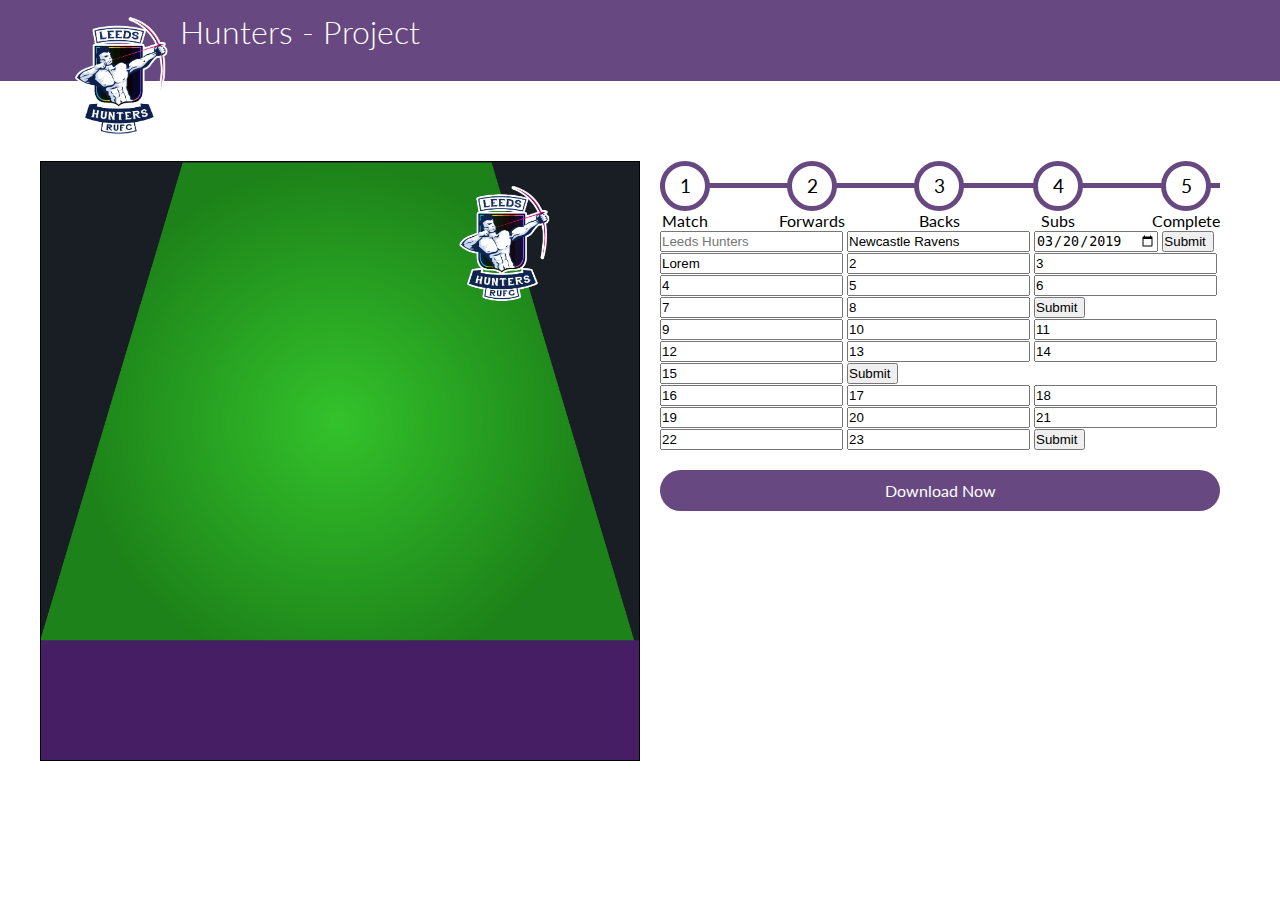
==== index.html @ cd2f81b2 "btn fix" ====
<!doctype html>
<html>
  <head>
    <meta charset="utf-8">
    <meta http-equiv="x-ua-compatible" content="ie=edge">
    <meta name="viewport"
          content="width=device-width, initial-scale=1, shrink-to-fit=no">
    <title>Leeds Hunters Rugby Guide</title>
    <link href="css/styles.css" rel="stylesheet" type="text/css">
    <link href="https://fonts.googleapis.com/css?family=Lato" rel="stylesheet">
    
  </head>
  <body>
    <header>
      <div class="container u-pad-v-sm u-pad-l-md">
        <img class="o-logo" src="assets/hunters-logo.png"/>
        <h1>Hunters - Project</h1>
      </div>
    </header>
    <main class="container">
      <div class="container__row u-pad-v-md">
      <div class="col-6 col-12@md">
        <canvas id="js-canvas-rugby" class="c-canvas"></canvas>
      </div>
      <div class="col-6 col-12@md u-pad-h-md">
        <div id="js-form-progress" class="c-progress">
          <ul>
            <li class="active"><span class="c-progress-disc">1</span>Match</li>
            <li><span class="c-progress-disc">2</span>Forwards</li>
            <li><span class="c-progress-disc">3</span>Backs</li>
            <li><span class="c-progress-disc">4</span>Subs</li>
            <li><span class="c-progress-disc">5</span>Complete</li>
          </ul>
        </div>
        <div class="">
          <div>
            <form action="" id="JS-Form">
              <input type="text" placeholder="Leeds Hunters" id="js-input-home" name="home">
              <input type="text" value="Newcastle Ravens" id="js-input-away" name="home">
              <input type="date" value="2019-03-20" id="js-input-date" name="home">
              <input type="submit" />
            </form>
            <form action="" id="JS-Form-forwards">
                <input type="text" value="Lorem" name="1">
                <input type="text" value="2" name="2">
                <input type="text" value="3" name="3">
                <input type="text" value="4" name="4">
                <input type="text" value="5" name="5">
                <input type="text" value="6" name="6">
                <input type="text" value="7" name="7">
                <input type="text" value="8" name="8">
                <input type="submit" />
            </form>
            <form action="" id="JS-Form-backs">
                <input type="text" value="9" name="9">
                <input type="text" value="10" name="10">
                <input type="text" value="11" name="11">
                <input type="text" value="12" name="12">
                <input type="text" value="13" name="13">
                <input type="text" value="14" name="14">
                <input type="text" value="15" name="15">
                <input type="submit" />
            </form>
            <form action="" id="JS-Form-sub">
                <input type="text" value="16" name="16">
                <input type="text" value="17" name="17">
                <input type="text" value="18" name="18">
                <input type="text" value="19" name="19">
                <input type="text" value="20" name="20">
                <input type="text" value="21" name="21">
                <input type="text" value="22" name="22">
                <input type="text" value="23" name="23">
                <input type="submit" />
            </form>
            <div class="container__rows u-mar-v-md">
              <a class="c-btn" id="btn-download" download="hunters-pitch.png">Download Now</a>
            </div>
         </div>
        </div> 
      </div>
    </div>
    </main>
  </body>
  <script src="/js/scripts.js" ></script>
</html>
---- css/styles.css ----
* {
  -webkit-box-sizing: border-box;
          box-sizing: border-box;
  -webkit-margin-before: 0;
  -webkit-margin-after: 0;
  -webkit-margin-start: 0;
  -webkit-margin-end: 0;
  -webkit-padding-start: 0;
  margin-block-start: 0;
  margin-block-end: 0;
  margin: 0;
  margin-inline-end: 0;
  margin-inline-start: 0;
  -webkit-transition: 500ms;
  transition: 500ms;
}

canvas {
  border: 1px solid #000;
  width: 100%;
}

.u-pad-t-sm {
  padding-top: 0.75rem;
}

.u-mar-t-sm {
  margin-top: 0.75rem;
}

.u-pad-r-sm {
  padding-right: 0.75rem;
}

.u-mar-r-sm {
  margin-right: 0.75rem;
}

.u-pad-b-sm {
  padding-bottom: 0.75rem;
}

.u-mar-b-sm {
  margin-bottom: 0.75rem;
}

.u-pad-l-sm {
  padding-left: 0.75rem;
}

.u-mar-l-sm {
  margin-left: 0.75rem;
}

.u-pad-v-sm {
  padding-top: 0.75rem;
  padding-bottom: 0.75rem;
}

.u-pad-h-sm {
  padding-left: 0.75rem;
  padding-right: 0.75rem;
}

.u-mar-v-sm {
  margin-top: 0.75rem;
  margin-bottom: 0.75rem;
}

.u-mar-h-sm {
  margin-left: 0.75rem;
  margin-right: 0.75rem;
}

.u-pad-t-md {
  padding-top: 1.25rem;
}

.u-mar-t-md {
  margin-top: 1.25rem;
}

.u-pad-r-md {
  padding-right: 1.25rem;
}

.u-mar-r-md {
  margin-right: 1.25rem;
}

.u-pad-b-md {
  padding-bottom: 1.25rem;
}

.u-mar-b-md {
  margin-bottom: 1.25rem;
}

.u-pad-l-md {
  padding-left: 1.25rem;
}

.u-mar-l-md {
  margin-left: 1.25rem;
}

.u-pad-v-md {
  padding-top: 1.25rem;
  padding-bottom: 1.25rem;
}

.u-pad-h-md {
  padding-left: 1.25rem;
  padding-right: 1.25rem;
}

.u-mar-v-md {
  margin-top: 1.25rem;
  margin-bottom: 1.25rem;
}

.u-mar-h-md {
  margin-left: 1.25rem;
  margin-right: 1.25rem;
}

.u-pad-t-lg {
  padding-top: 3rem;
}

.u-mar-t-lg {
  margin-top: 3rem;
}

.u-pad-r-lg {
  padding-right: 3rem;
}

.u-mar-r-lg {
  margin-right: 3rem;
}

.u-pad-b-lg {
  padding-bottom: 3rem;
}

.u-mar-b-lg {
  margin-bottom: 3rem;
}

.u-pad-l-lg {
  padding-left: 3rem;
}

.u-mar-l-lg {
  margin-left: 3rem;
}

.u-pad-v-lg {
  padding-top: 3rem;
  padding-bottom: 3rem;
}

.u-pad-h-lg {
  padding-left: 3rem;
  padding-right: 3rem;
}

.u-mar-v-lg {
  margin-top: 3rem;
  margin-bottom: 3rem;
}

.u-mar-h-lg {
  margin-left: 3rem;
  margin-right: 3rem;
}

.u-pad-t-xl {
  padding-top: 4rem;
}

.u-mar-t-xl {
  margin-top: 4rem;
}

.u-pad-r-xl {
  padding-right: 4rem;
}

.u-mar-r-xl {
  margin-right: 4rem;
}

.u-pad-b-xl {
  padding-bottom: 4rem;
}

.u-mar-b-xl {
  margin-bottom: 4rem;
}

.u-pad-l-xl {
  padding-left: 4rem;
}

.u-mar-l-xl {
  margin-left: 4rem;
}

.u-pad-v-xl {
  padding-top: 4rem;
  padding-bottom: 4rem;
}

.u-pad-h-xl {
  padding-left: 4rem;
  padding-right: 4rem;
}

.u-mar-v-xl {
  margin-top: 4rem;
  margin-bottom: 4rem;
}

.u-mar-h-xl {
  margin-left: 4rem;
  margin-right: 4rem;
}

.container {
  margin: 0 auto;
  max-width: 1200px;
}

.container--fluid {
  margin: 0;
  max-width: 100%;
  display: -webkit-box;
  display: -ms-flexbox;
  display: flex;
}

.container__row {
  display: -webkit-box;
  display: -ms-flexbox;
  display: flex;
  -ms-flex-wrap: wrap;
      flex-wrap: wrap;
  width: 100%;
}

.col-1 {
  width: 8.33333%;
}

@media (max-width: 0px) {
  .col-1\@xs {
    width: 8.33333%;
  }
}

@media (max-width: 440px) {
  .col-1\@sm {
    width: 8.33333%;
  }
}

@media (max-width: 738px) {
  .col-1\@md {
    width: 8.33333%;
  }
}

@media (max-width: 1025px) {
  .col-1\@lg {
    width: 8.33333%;
  }
}

.col-2 {
  width: 16.66667%;
}

@media (max-width: 0px) {
  .col-2\@xs {
    width: 16.66667%;
  }
}

@media (max-width: 440px) {
  .col-2\@sm {
    width: 16.66667%;
  }
}

@media (max-width: 738px) {
  .col-2\@md {
    width: 16.66667%;
  }
}

@media (max-width: 1025px) {
  .col-2\@lg {
    width: 16.66667%;
  }
}

.col-3 {
  width: 25%;
}

@media (max-width: 0px) {
  .col-3\@xs {
    width: 25%;
  }
}

@media (max-width: 440px) {
  .col-3\@sm {
    width: 25%;
  }
}

@media (max-width: 738px) {
  .col-3\@md {
    width: 25%;
  }
}

@media (max-width: 1025px) {
  .col-3\@lg {
    width: 25%;
  }
}

.col-4 {
  width: 33.33333%;
}

@media (max-width: 0px) {
  .col-4\@xs {
    width: 33.33333%;
  }
}

@media (max-width: 440px) {
  .col-4\@sm {
    width: 33.33333%;
  }
}

@media (max-width: 738px) {
  .col-4\@md {
    width: 33.33333%;
  }
}

@media (max-width: 1025px) {
  .col-4\@lg {
    width: 33.33333%;
  }
}

.col-5 {
  width: 41.66667%;
}

@media (max-width: 0px) {
  .col-5\@xs {
    width: 41.66667%;
  }
}

@media (max-width: 440px) {
  .col-5\@sm {
    width: 41.66667%;
  }
}

@media (max-width: 738px) {
  .col-5\@md {
    width: 41.66667%;
  }
}

@media (max-width: 1025px) {
  .col-5\@lg {
    width: 41.66667%;
  }
}

.col-6 {
  width: 50%;
}

@media (max-width: 0px) {
  .col-6\@xs {
    width: 50%;
  }
}

@media (max-width: 440px) {
  .col-6\@sm {
    width: 50%;
  }
}

@media (max-width: 738px) {
  .col-6\@md {
    width: 50%;
  }
}

@media (max-width: 1025px) {
  .col-6\@lg {
    width: 50%;
  }
}

.col-7 {
  width: 58.33333%;
}

@media (max-width: 0px) {
  .col-7\@xs {
    width: 58.33333%;
  }
}

@media (max-width: 440px) {
  .col-7\@sm {
    width: 58.33333%;
  }
}

@media (max-width: 738px) {
  .col-7\@md {
    width: 58.33333%;
  }
}

@media (max-width: 1025px) {
  .col-7\@lg {
    width: 58.33333%;
  }
}

.col-8 {
  width: 66.66667%;
}

@media (max-width: 0px) {
  .col-8\@xs {
    width: 66.66667%;
  }
}

@media (max-width: 440px) {
  .col-8\@sm {
    width: 66.66667%;
  }
}

@media (max-width: 738px) {
  .col-8\@md {
    width: 66.66667%;
  }
}

@media (max-width: 1025px) {
  .col-8\@lg {
    width: 66.66667%;
  }
}

.col-9 {
  width: 75%;
}

@media (max-width: 0px) {
  .col-9\@xs {
    width: 75%;
  }
}

@media (max-width: 440px) {
  .col-9\@sm {
    width: 75%;
  }
}

@media (max-width: 738px) {
  .col-9\@md {
    width: 75%;
  }
}

@media (max-width: 1025px) {
  .col-9\@lg {
    width: 75%;
  }
}

.col-10 {
  width: 83.33333%;
}

@media (max-width: 0px) {
  .col-10\@xs {
    width: 83.33333%;
  }
}

@media (max-width: 440px) {
  .col-10\@sm {
    width: 83.33333%;
  }
}

@media (max-width: 738px) {
  .col-10\@md {
    width: 83.33333%;
  }
}

@media (max-width: 1025px) {
  .col-10\@lg {
    width: 83.33333%;
  }
}

.col-11 {
  width: 91.66667%;
}

@media (max-width: 0px) {
  .col-11\@xs {
    width: 91.66667%;
  }
}

@media (max-width: 440px) {
  .col-11\@sm {
    width: 91.66667%;
  }
}

@media (max-width: 738px) {
  .col-11\@md {
    width: 91.66667%;
  }
}

@media (max-width: 1025px) {
  .col-11\@lg {
    width: 91.66667%;
  }
}

.col-12 {
  width: 100%;
}

@media (max-width: 0px) {
  .col-12\@xs {
    width: 100%;
  }
}

@media (max-width: 440px) {
  .col-12\@sm {
    width: 100%;
  }
}

@media (max-width: 738px) {
  .col-12\@md {
    width: 100%;
  }
}

@media (max-width: 1025px) {
  .col-12\@lg {
    width: 100%;
  }
}

body {
  font-family: "Lato", sans-serif;
}

p {
  margin-bottom: 10px;
}

h1,
.h1 {
  font-size: 32px;
  font-weight: 300;
}

h2,
.h2 {
  font-size: 32px;
  font-weight: 300;
}

header {
  width: 100%;
  background: #674880;
  min-height: 9vh;
  color: #fff;
  position: relative;
}

.o-side-nav {
  background: #222;
}

.o-side-nav--item {
  color: #fff;
  text-decoration: none;
}

.o-logo {
  width: 120px;
  min-height: 8vh;
  display: inline;
  float: left;
}

.c-progress {
  width: 100%;
}

.c-progress ul {
  display: -webkit-box;
  display: -ms-flexbox;
  display: flex;
  list-style: none;
  -webkit-box-pack: justify;
      -ms-flex-pack: justify;
          justify-content: space-between;
  position: relative;
}

.c-progress ul:after {
  content: "";
  width: 100%;
  height: 5px;
  position: absolute;
  top: 22.5px;
  left: 0;
  background: #674880;
  z-index: -1;
}

.c-progress li {
  text-align: center;
  display: -webkit-box;
  display: -ms-flexbox;
  display: flex;
  -webkit-box-align: center;
      -ms-flex-align: center;
          align-items: center;
  -webkit-box-orient: vertical;
  -webkit-box-direction: normal;
      -ms-flex-direction: column;
          flex-direction: column;
}

.c-progress-disc {
  border: 5px solid #674880;
  border-radius: 50%;
  line-height: 2.5rem;
  text-align: center;
  font-size: 1.2rem;
  background: #fff;
  display: block;
  width: 50px;
  height: 50px;
}

.c-progress-disc.active {
  background: #674880;
  color: #fff;
}

.c-btn {
  display: block;
  padding: 2% 5%;
  background: #674880;
  color: #fff;
  border-radius: 50px;
  cursor: pointer;
  -ms-flex-item-align: end;
      align-self: flex-end;
  text-align: center;
}

.c-btn:hover {
  background: rgba(103, 72, 128, 0.9);
}
/*# sourceMappingURL=styles.css.map */
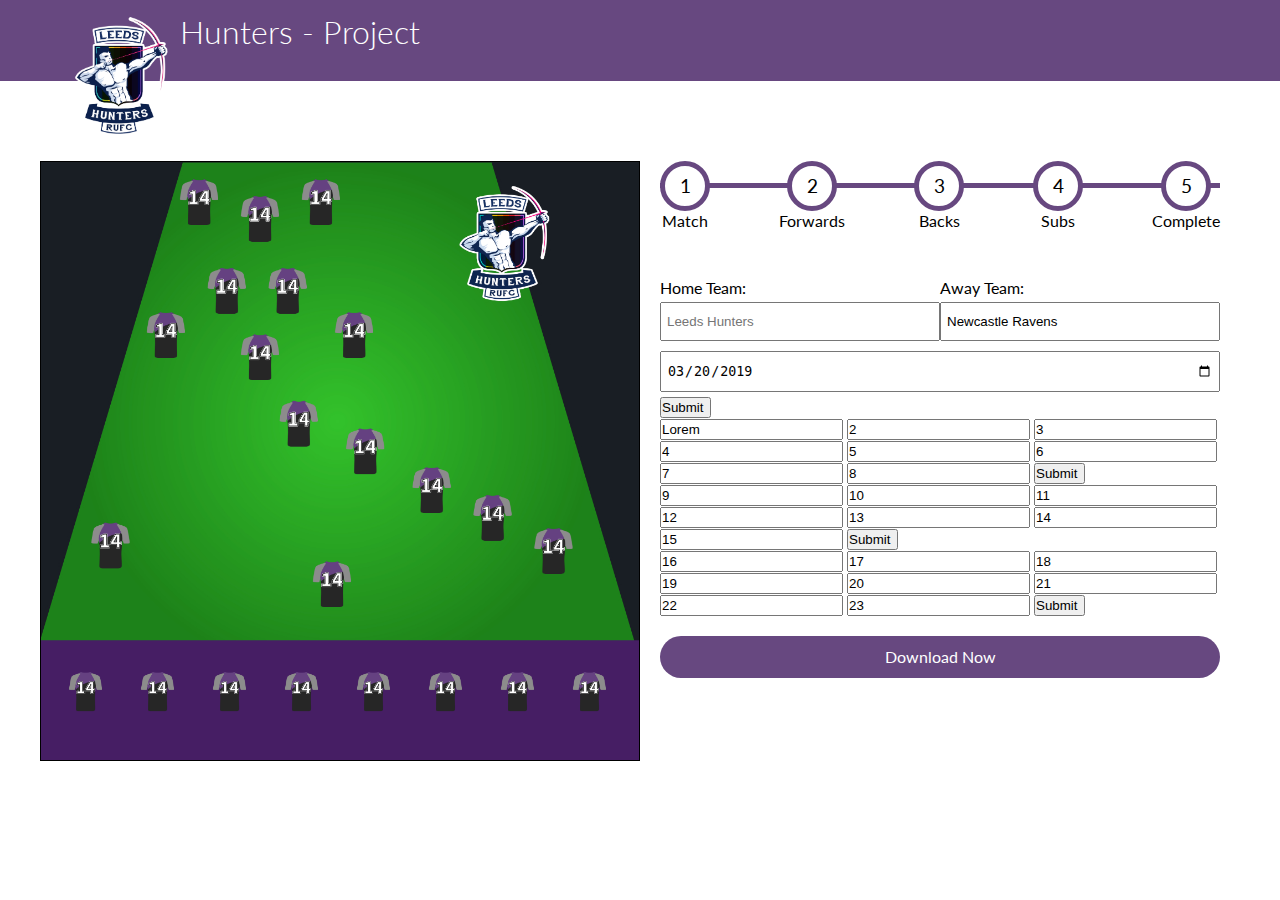
==== commit 3b0570b2: "cleaning form up" ====
--- a/index.html
+++ b/index.html
@@ -32,12 +32,18 @@
             <li><span class="c-progress-disc">5</span>Complete</li>
           </ul>
         </div>
-        <div class="">
+        <div class="u-mar-v-lg">
           <div>
-            <form action="" id="JS-Form">
-              <input type="text" placeholder="Leeds Hunters" id="js-input-home" name="home">
-              <input type="text" value="Newcastle Ravens" id="js-input-away" name="home">
-              <input type="date" value="2019-03-20" id="js-input-date" name="home">
+            <form action="" id="JS-Form" class="o-form">
+              <label class="o-input--label" for="home">
+                Home Team:
+                <input  class="o-input" type="text" placeholder="Leeds Hunters" id="js-input-home" name="home">
+              </label>
+              <label  class="o-input--label" for="away">
+                Away Team:
+                <input  class="o-input" type="text" value="Newcastle Ravens" id="js-input-away" name="away">
+              </label>
+              <input  class="o-input" type="date" value="2019-03-20" id="js-input-date" name="home">
               <input type="submit" />
             </form>
             <form action="" id="JS-Form-forwards">
--- a/css/styles.css
+++ b/css/styles.css
@@ -630,6 +630,27 @@
   float: left;
 }
 
+.o-form {
+  display: -webkit-box;
+  display: -ms-flexbox;
+  display: flex;
+  -ms-flex-wrap: wrap;
+      flex-wrap: wrap;
+}
+
+.o-input {
+  width: 100%;
+  padding: 10px 5px;
+  margin: 5px 0;
+}
+
+.o-input--label {
+  width: 50%;
+  -webkit-box-flex: 0;
+      -ms-flex: 0 1 50%;
+          flex: 0 1 50%;
+}
+
 .c-progress {
   width: 100%;
 }
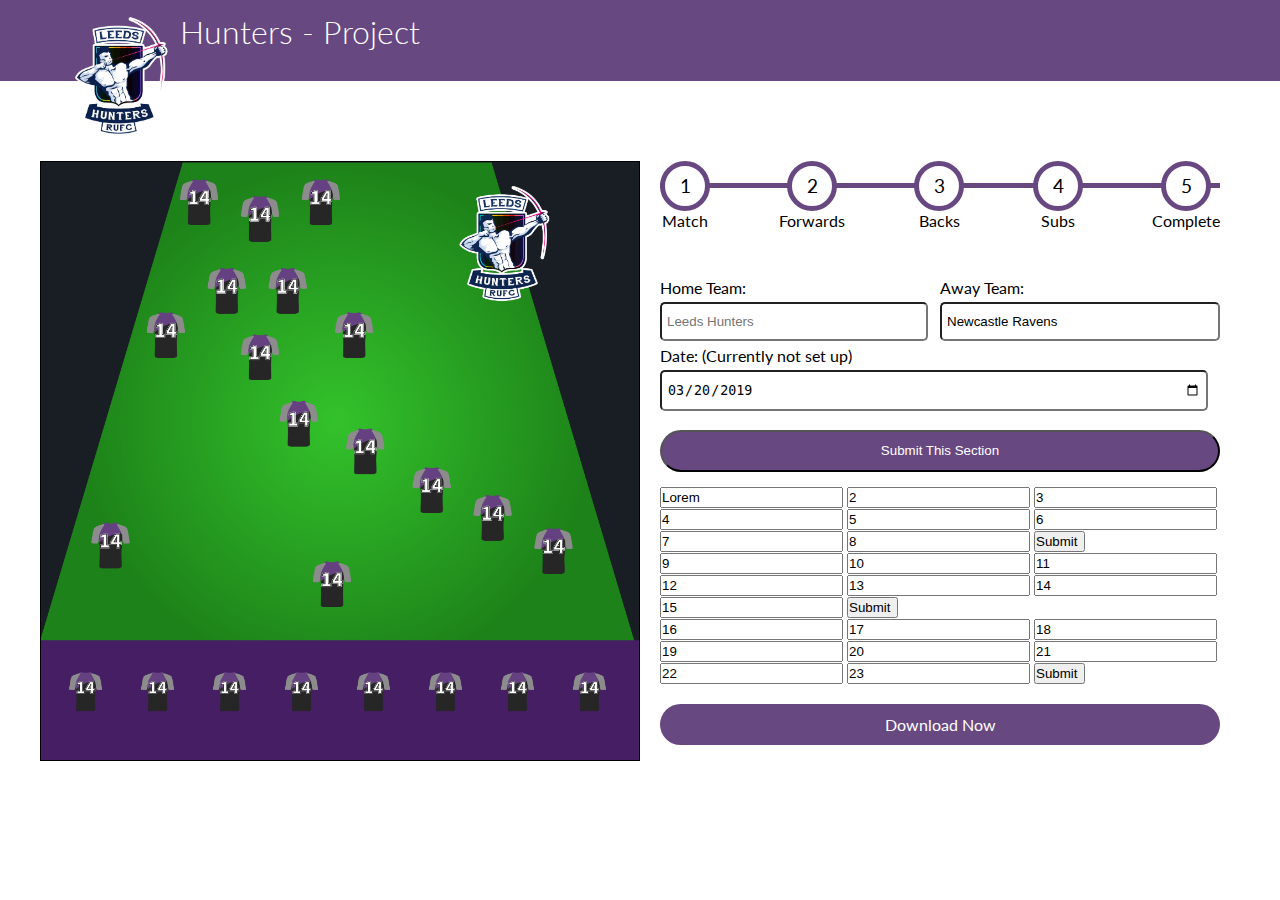
==== commit ec2b5d38: "added form styles" ====
--- a/index.html
+++ b/index.html
@@ -35,7 +35,7 @@
         <div class="u-mar-v-lg">
           <div>
             <form action="" id="JS-Form" class="o-form">
-              <label class="o-input--label" for="home">
+              <label class="o-input--label u-pad-r-sm" for="home">
                 Home Team:
                 <input  class="o-input" type="text" placeholder="Leeds Hunters" id="js-input-home" name="home">
               </label>
@@ -43,8 +43,11 @@
                 Away Team:
                 <input  class="o-input" type="text" value="Newcastle Ravens" id="js-input-away" name="away">
               </label>
-              <input  class="o-input" type="date" value="2019-03-20" id="js-input-date" name="home">
-              <input type="submit" />
+              <label class="o-input--label u-pad-r-sm" for="date">
+                Date: (Currently not set up)
+                <input class="o-input" type="date" value="2019-03-20" id="js-input-date" name="date">
+              </label>
+              <input class="o-input--submit c-btn" value="Submit This Section" type="submit" />
             </form>
             <form action="" id="JS-Form-forwards">
                 <input type="text" value="Lorem" name="1">
--- a/css/styles.css
+++ b/css/styles.css
@@ -642,13 +642,19 @@
   width: 100%;
   padding: 10px 5px;
   margin: 5px 0;
+  border-radius: 5px;
 }
 
 .o-input--label {
   width: 50%;
-  -webkit-box-flex: 0;
-      -ms-flex: 0 1 50%;
-          flex: 0 1 50%;
+  -webkit-box-flex: 1;
+      -ms-flex: 1 1 50%;
+          flex: 1 1 50%;
+}
+
+.o-input--submit {
+  width: 100%;
+  margin: 2.5% 0;
 }
 
 .c-progress {
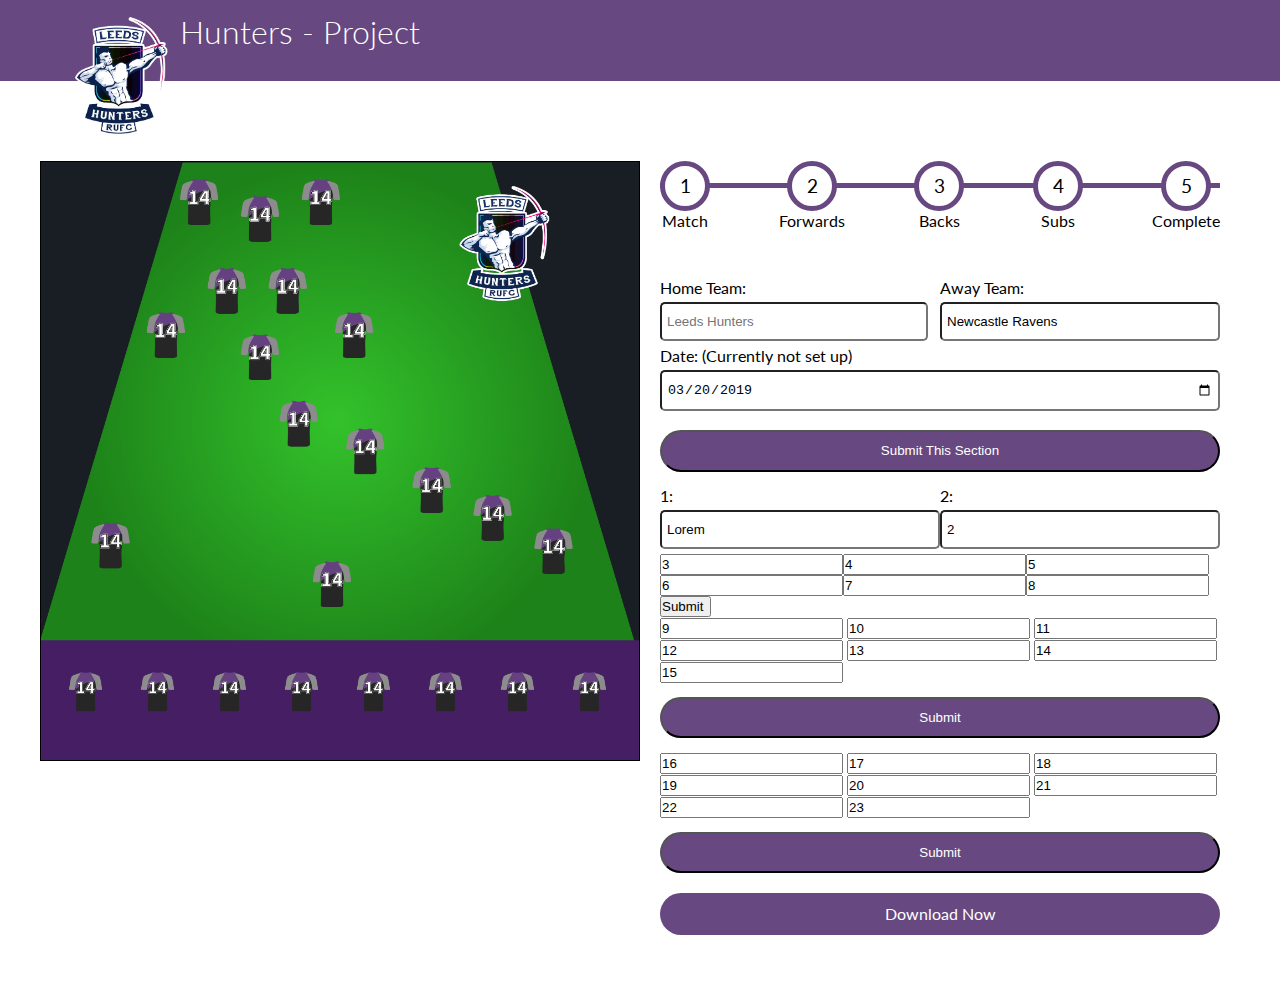
==== commit 0cb3751b: "form changes" ====
--- a/index.html
+++ b/index.html
@@ -43,15 +43,21 @@
                 Away Team:
                 <input  class="o-input" type="text" value="Newcastle Ravens" id="js-input-away" name="away">
               </label>
-              <label class="o-input--label u-pad-r-sm" for="date">
+              <label class="o-input--label" for="date">
                 Date: (Currently not set up)
                 <input class="o-input" type="date" value="2019-03-20" id="js-input-date" name="date">
               </label>
               <input class="o-input--submit c-btn" value="Submit This Section" type="submit" />
             </form>
-            <form action="" id="JS-Form-forwards">
-                <input type="text" value="Lorem" name="1">
-                <input type="text" value="2" name="2">
+            <form action="" class="o-form" id="JS-Form-forwards">
+                <label for="1" class="o-input--label">
+                  1:
+                  <input class="o-input" type="text" value="Lorem" name="1">
+                </label>
+                <label for="2" class="o-input--label">
+                  2:
+                  <input type="text" class="o-input" value="2" name="2">
+                </label>
                 <input type="text" value="3" name="3">
                 <input type="text" value="4" name="4">
                 <input type="text" value="5" name="5">
@@ -68,7 +74,7 @@
                 <input type="text" value="13" name="13">
                 <input type="text" value="14" name="14">
                 <input type="text" value="15" name="15">
-                <input type="submit" />
+                <input type="submit" class="o-input--submit c-btn" />
             </form>
             <form action="" id="JS-Form-sub">
                 <input type="text" value="16" name="16">
@@ -79,7 +85,7 @@
                 <input type="text" value="21" name="21">
                 <input type="text" value="22" name="22">
                 <input type="text" value="23" name="23">
-                <input type="submit" />
+                <input type="submit" class="o-input--submit c-btn" />
             </form>
             <div class="container__rows u-mar-v-md">
               <a class="c-btn" id="btn-download" download="hunters-pitch.png">Download Now</a>
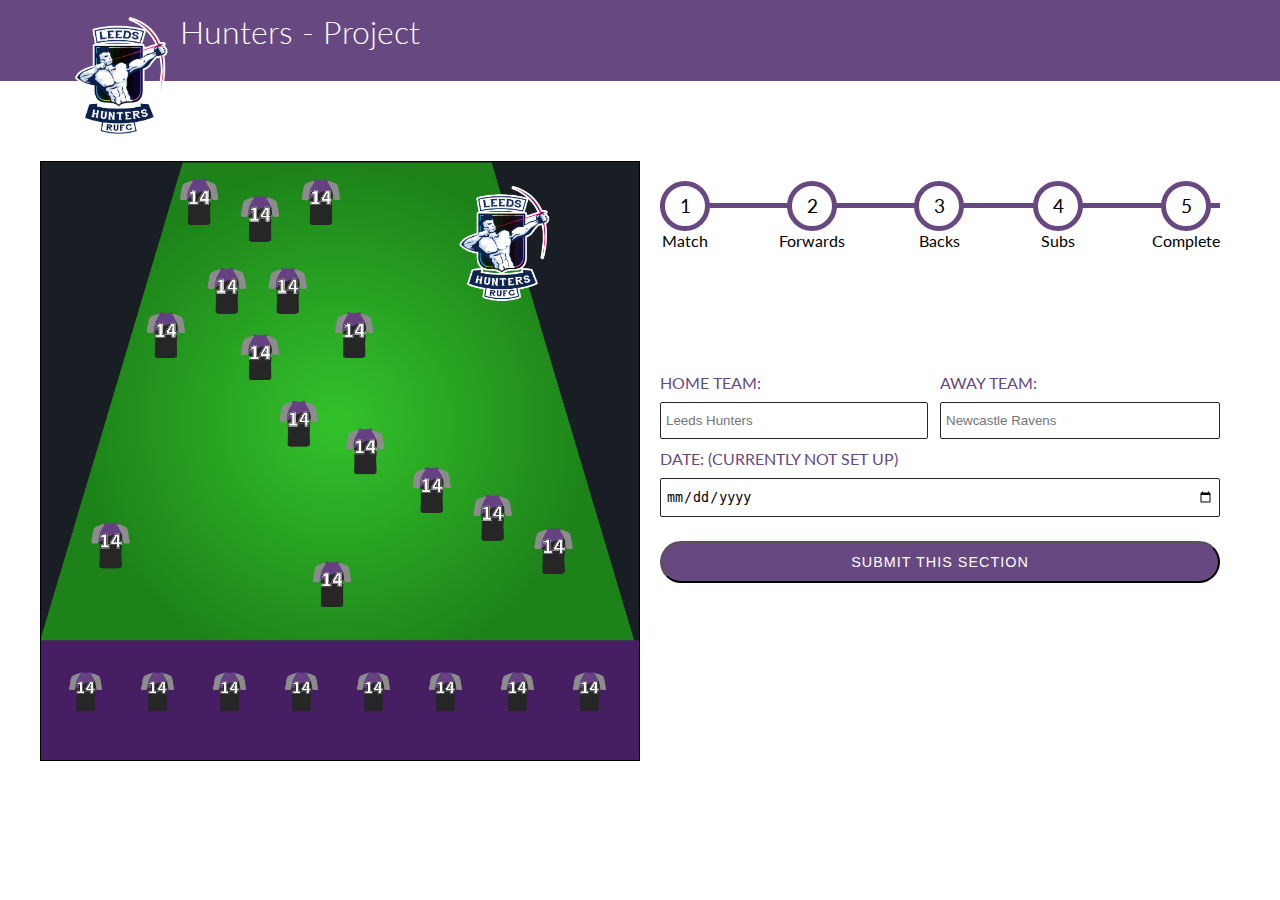
==== commit d89afd91: "bits done" ====
--- a/index.html
+++ b/index.html
@@ -22,7 +22,7 @@
       <div class="col-6 col-12@md">
         <canvas id="js-canvas-rugby" class="c-canvas"></canvas>
       </div>
-      <div class="col-6 col-12@md u-pad-h-md">
+      <div class="col-6 col-12@md u-pad-h-md u-pad-v-md">
         <div id="js-form-progress" class="c-progress">
           <ul>
             <li class="active"><span class="c-progress-disc">1</span>Match</li>
@@ -32,62 +32,125 @@
             <li><span class="c-progress-disc">5</span>Complete</li>
           </ul>
         </div>
-        <div class="u-mar-v-lg">
-          <div>
-            <form action="" id="JS-Form" class="o-form">
+        <div class="u-mar-v-lg u-of-hidden">
+          <div class="o-form-slider">
+            <form action="" id="JS-Form" class="o-form js-form" data-progress="1">
               <label class="o-input--label u-pad-r-sm" for="home">
                 Home Team:
                 <input  class="o-input" type="text" placeholder="Leeds Hunters" id="js-input-home" name="home">
               </label>
               <label  class="o-input--label" for="away">
                 Away Team:
-                <input  class="o-input" type="text" value="Newcastle Ravens" id="js-input-away" name="away">
+                <input  class="o-input" type="text" placeholder="Newcastle Ravens" id="js-input-away" name="away">
               </label>
               <label class="o-input--label" for="date">
                 Date: (Currently not set up)
-                <input class="o-input" type="date" value="2019-03-20" id="js-input-date" name="date">
+                <input class="o-input" type="date" placeholder="2019-03-20" id="js-input-date" name="date">
               </label>
               <input class="o-input--submit c-btn" value="Submit This Section" type="submit" />
             </form>
-            <form action="" class="o-form" id="JS-Form-forwards">
-                <label for="1" class="o-input--label">
-                  1:
-                  <input class="o-input" type="text" value="Lorem" name="1">
-                </label>
-                <label for="2" class="o-input--label">
-                  2:
-                  <input type="text" class="o-input" value="2" name="2">
-                </label>
-                <input type="text" value="3" name="3">
-                <input type="text" value="4" name="4">
-                <input type="text" value="5" name="5">
-                <input type="text" value="6" name="6">
-                <input type="text" value="7" name="7">
-                <input type="text" value="8" name="8">
-                <input type="submit" />
+            <form action="" class="o-form js-form" id="JS-Form-forwards" data-progress="2">
+              <label for="1" class="o-input--label u-pad-r-sm">
+                Loose-Head Prop:
+                <input class="o-input" type="text" placeholder="Lorem" name="1">
+              </label>
+              <label for="2" class="o-input--label">
+                Hooker:
+                <input type="text" class="o-input" placeholder="2" name="2">
+              </label>
+              <label class="o-input--label u-pad-r-sm" for="3">
+                Tight-head Prop:
+                <input type="text" class="o-input" placeholder="3" name="3">
+              </label>
+              <label class="o-input--label" for="4">
+                Second Row:
+                <input type="text" class="o-input" placeholder="4" name="4">
+              </label>
+              <label class="o-input--label u-pad-r-sm" for="5">
+                Second Row:
+                <input type="text" class="o-input" placeholder="5" name="5">
+              </label>
+              <label class="o-input--label " for="6">
+                Blind Side Flanker:
+                <input type="text" class="o-input" placeholder="6" name="6">
+              </label>
+              <label class="o-input--label u-pad-r-sm" for="7">
+                Open Side Flanker:
+                <input type="text" class="o-input" placeholder="7" name="7">
+              </label>
+              <label class="o-input--label" for="8">
+                Number 8:
+                <input type="text" class="o-input" placeholder="8" name="8">
+              </label>
+              <input type="submit" class="o-input--submit c-btn" value="Submit This Section" />
             </form>
-            <form action="" id="JS-Form-backs">
-                <input type="text" value="9" name="9">
-                <input type="text" value="10" name="10">
-                <input type="text" value="11" name="11">
-                <input type="text" value="12" name="12">
-                <input type="text" value="13" name="13">
-                <input type="text" value="14" name="14">
-                <input type="text" value="15" name="15">
-                <input type="submit" class="o-input--submit c-btn" />
+            <form action="" class="o-form js-form" id="JS-Form-backs" data-progress="3">
+              <label for="1" class="o-input--label u-pad-r-sm">
+                Scrum Half:
+                <input class="o-input" type="text" placeholder="Lorem" name="1">
+              </label>
+              <label for="2" class="o-input--label">
+                Fly Half:
+                <input type="text" class="o-input" placeholder="2" name="2">
+              </label>
+              <label class="o-input--label u-pad-r-sm" for="3">
+                Left Wing:
+                <input type="text" class="o-input" placeholder="3" name="3">
+              </label>
+              <label class="o-input--label" for="3">
+                Inside Center:
+                <input type="text" class="o-input" placeholder="4" name="4">
+              </label>
+              <label class="o-input--label u-pad-r-sm" for="3">
+                Outside Center:
+                <input type="text" class="o-input" placeholder="5" name="5">
+              </label>
+              <label class="o-input--label " for="3">
+                  Right Wing:
+                <input type="text" class="o-input" placeholder="6" name="6">
+              </label>
+              <label class="o-input--label" for="3">
+                Full Back:
+                <input type="text" class="o-input" placeholder="7" name="7">
+              </label>
+              <input type="submit" class="o-input--submit c-btn" value="Submit This Section" />
             </form>
-            <form action="" id="JS-Form-sub">
-                <input type="text" value="16" name="16">
-                <input type="text" value="17" name="17">
-                <input type="text" value="18" name="18">
-                <input type="text" value="19" name="19">
-                <input type="text" value="20" name="20">
-                <input type="text" value="21" name="21">
-                <input type="text" value="22" name="22">
-                <input type="text" value="23" name="23">
-                <input type="submit" class="o-input--submit c-btn" />
+            <form action="" class="o-form js-form" id="JS-Form-Subs" data-progress="4">
+              <label for="1" class="o-input--label u-pad-r-sm">
+                Sub 1:
+                <input class="o-input" type="text" placeholder="Lorem" name="1">
+              </label>
+              <label for="2" class="o-input--label">
+                Sub 2:
+                <input type="text" class="o-input" placeholder="2" name="2">
+              </label>
+              <label class="o-input--label u-pad-r-sm" for="3">
+                Sub 3:
+                <input type="text" class="o-input" placeholder="3" name="3">
+              </label>
+              <label class="o-input--label" for="3">
+                Sub 4:
+                <input type="text" class="o-input" placeholder="4" name="4">
+              </label>
+              <label class="o-input--label u-pad-r-sm" for="3">
+                Sub 5:
+                <input type="text" class="o-input" placeholder="5" name="5">
+              </label>
+              <label class="o-input--label " for="3">
+                Sub 6:
+                <input type="text" class="o-input" placeholder="6" name="6">
+              </label>
+              <label class="o-input--label u-pad-r-sm" for="3">
+                Sub 7:
+                <input type="text" class="o-input" placeholder="7" name="7">
+              </label>
+              <label class="o-input--label" for="3">
+                Sub 8:
+                <input type="text" class="o-input" placeholder="8" name="8">
+              </label>
+              <input type="submit" class="o-input--submit c-btn" value="Submit This Section"/>
             </form>
-            <div class="container__rows u-mar-v-md">
+            <div class="container__rows u-mar-v-md" data-progress="5">
               <a class="c-btn" id="btn-download" download="hunters-pitch.png">Download Now</a>
             </div>
          </div>
--- a/css/styles.css
+++ b/css/styles.css
@@ -636,13 +636,28 @@
   display: flex;
   -ms-flex-wrap: wrap;
       flex-wrap: wrap;
+  color: #674880;
+  text-transform: uppercase;
+  -webkit-box-flex: 0;
+      -ms-flex: 0 0 100%;
+          flex: 0 0 100%;
+}
+
+.o-form-slider {
+  display: -webkit-box;
+  display: -ms-flexbox;
+  display: flex;
+  -webkit-box-align: center;
+      -ms-flex-align: center;
+          align-items: center;
 }
 
 .o-input {
   width: 100%;
   padding: 10px 5px;
-  margin: 5px 0;
-  border-radius: 5px;
+  margin: 10px 0;
+  border-radius: 2px;
+  border: 1px solid #282828;
 }
 
 .o-input--label {
@@ -655,6 +670,9 @@
 .o-input--submit {
   width: 100%;
   margin: 2.5% 0;
+  font-size: 0.9rem;
+  text-transform: uppercase;
+  letter-spacing: 1px;
 }
 
 .c-progress {
@@ -729,4 +747,8 @@
 .c-btn:hover {
   background: rgba(103, 72, 128, 0.9);
 }
+
+.u-of-hidden {
+  overflow: hidden;
+}
 /*# sourceMappingURL=styles.css.map */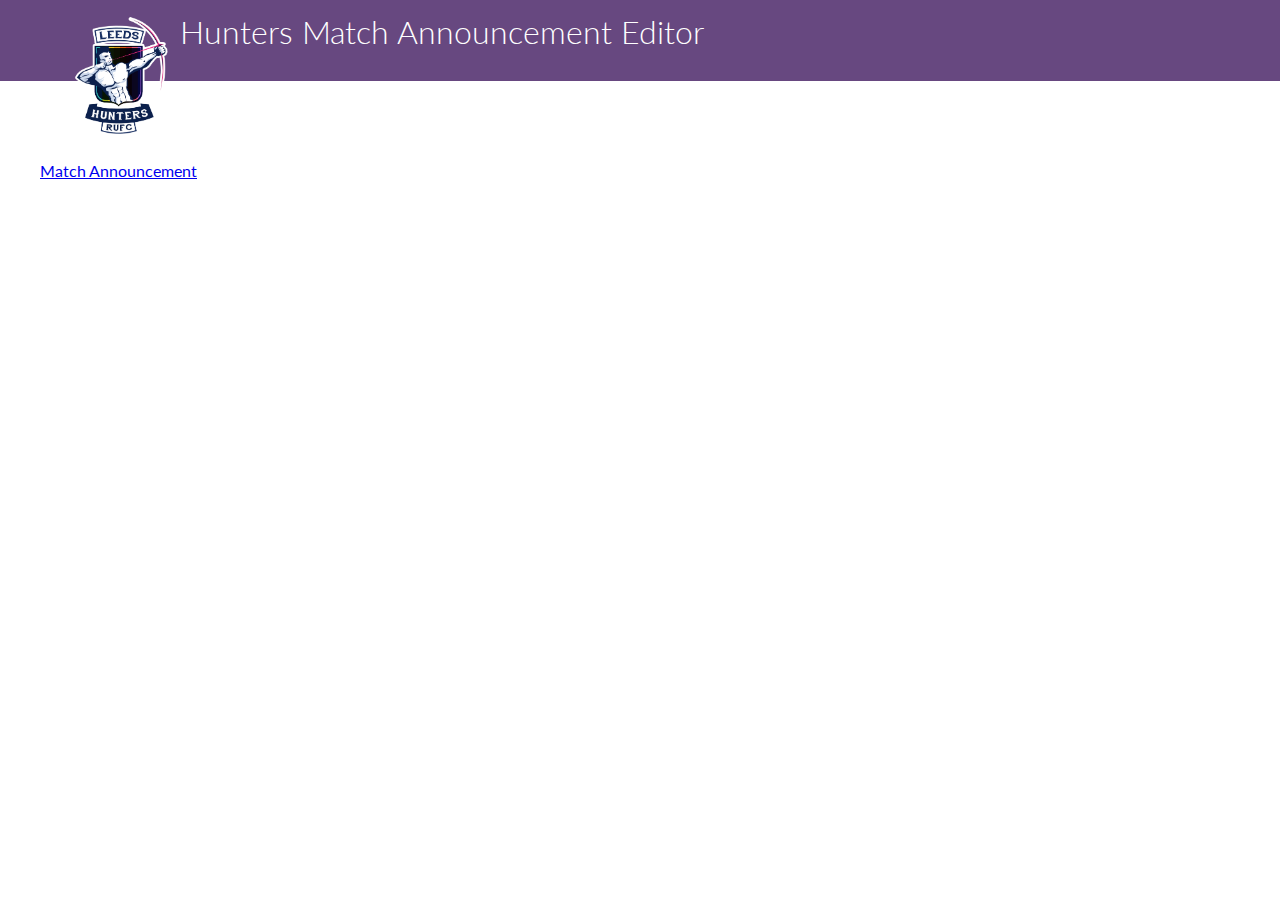
==== commit 139c2b45: "match announcement" ====
--- a/index.html
+++ b/index.html
@@ -5,158 +5,22 @@
     <meta http-equiv="x-ua-compatible" content="ie=edge">
     <meta name="viewport"
           content="width=device-width, initial-scale=1, shrink-to-fit=no">
-    <title>Leeds Hunters Rugby Guide</title>
+    <title>Leeds Hunters Match Announcement</title>
     <link href="css/styles.css" rel="stylesheet" type="text/css">
     <link href="https://fonts.googleapis.com/css?family=Lato" rel="stylesheet">
-    
+    <script type="text/javascript" src="/js/html2canvas.min.js" async></script>
   </head>
   <body>
     <header>
       <div class="container u-pad-v-sm u-pad-l-md">
         <img class="o-logo" src="assets/hunters-logo.png"/>
-        <h1>Hunters - Project</h1>
+        <h1>Hunters Match Announcement Editor</h1>
       </div>
     </header>
     <main class="container">
       <div class="container__row u-pad-v-md">
-      <div class="col-6 col-12@md">
-        <canvas id="js-canvas-rugby" class="c-canvas"></canvas>
+        <a href="/match_announcements.html">Match Announcement</a>
       </div>
-      <div class="col-6 col-12@md u-pad-h-md u-pad-v-md">
-        <div id="js-form-progress" class="c-progress">
-          <ul>
-            <li class="active"><span class="c-progress-disc">1</span>Match</li>
-            <li><span class="c-progress-disc">2</span>Forwards</li>
-            <li><span class="c-progress-disc">3</span>Backs</li>
-            <li><span class="c-progress-disc">4</span>Subs</li>
-            <li><span class="c-progress-disc">5</span>Complete</li>
-          </ul>
-        </div>
-        <div class="u-mar-v-lg u-of-hidden">
-          <div class="o-form-slider">
-            <form action="" id="JS-Form" class="o-form js-form" data-progress="1">
-              <label class="o-input--label u-pad-r-sm" for="home">
-                Home Team:
-                <input  class="o-input" type="text" placeholder="Leeds Hunters" id="js-input-home" name="home">
-              </label>
-              <label  class="o-input--label" for="away">
-                Away Team:
-                <input  class="o-input" type="text" placeholder="Newcastle Ravens" id="js-input-away" name="away">
-              </label>
-              <label class="o-input--label" for="date">
-                Date: (Currently not set up)
-                <input class="o-input" type="date" placeholder="2019-03-20" id="js-input-date" name="date">
-              </label>
-              <input class="o-input--submit c-btn" value="Submit This Section" type="submit" />
-            </form>
-            <form action="" class="o-form js-form" id="JS-Form-forwards" data-progress="2">
-              <label for="1" class="o-input--label u-pad-r-sm">
-                Loose-Head Prop:
-                <input class="o-input" type="text" placeholder="Lorem" name="1">
-              </label>
-              <label for="2" class="o-input--label">
-                Hooker:
-                <input type="text" class="o-input" placeholder="2" name="2">
-              </label>
-              <label class="o-input--label u-pad-r-sm" for="3">
-                Tight-head Prop:
-                <input type="text" class="o-input" placeholder="3" name="3">
-              </label>
-              <label class="o-input--label" for="4">
-                Second Row:
-                <input type="text" class="o-input" placeholder="4" name="4">
-              </label>
-              <label class="o-input--label u-pad-r-sm" for="5">
-                Second Row:
-                <input type="text" class="o-input" placeholder="5" name="5">
-              </label>
-              <label class="o-input--label " for="6">
-                Blind Side Flanker:
-                <input type="text" class="o-input" placeholder="6" name="6">
-              </label>
-              <label class="o-input--label u-pad-r-sm" for="7">
-                Open Side Flanker:
-                <input type="text" class="o-input" placeholder="7" name="7">
-              </label>
-              <label class="o-input--label" for="8">
-                Number 8:
-                <input type="text" class="o-input" placeholder="8" name="8">
-              </label>
-              <input type="submit" class="o-input--submit c-btn" value="Submit This Section" />
-            </form>
-            <form action="" class="o-form js-form" id="JS-Form-backs" data-progress="3">
-              <label for="1" class="o-input--label u-pad-r-sm">
-                Scrum Half:
-                <input class="o-input" type="text" placeholder="Lorem" name="1">
-              </label>
-              <label for="2" class="o-input--label">
-                Fly Half:
-                <input type="text" class="o-input" placeholder="2" name="2">
-              </label>
-              <label class="o-input--label u-pad-r-sm" for="3">
-                Left Wing:
-                <input type="text" class="o-input" placeholder="3" name="3">
-              </label>
-              <label class="o-input--label" for="3">
-                Inside Center:
-                <input type="text" class="o-input" placeholder="4" name="4">
-              </label>
-              <label class="o-input--label u-pad-r-sm" for="3">
-                Outside Center:
-                <input type="text" class="o-input" placeholder="5" name="5">
-              </label>
-              <label class="o-input--label " for="3">
-                  Right Wing:
-                <input type="text" class="o-input" placeholder="6" name="6">
-              </label>
-              <label class="o-input--label" for="3">
-                Full Back:
-                <input type="text" class="o-input" placeholder="7" name="7">
-              </label>
-              <input type="submit" class="o-input--submit c-btn" value="Submit This Section" />
-            </form>
-            <form action="" class="o-form js-form" id="JS-Form-Subs" data-progress="4">
-              <label for="1" class="o-input--label u-pad-r-sm">
-                Sub 1:
-                <input class="o-input" type="text" placeholder="Lorem" name="1">
-              </label>
-              <label for="2" class="o-input--label">
-                Sub 2:
-                <input type="text" class="o-input" placeholder="2" name="2">
-              </label>
-              <label class="o-input--label u-pad-r-sm" for="3">
-                Sub 3:
-                <input type="text" class="o-input" placeholder="3" name="3">
-              </label>
-              <label class="o-input--label" for="3">
-                Sub 4:
-                <input type="text" class="o-input" placeholder="4" name="4">
-              </label>
-              <label class="o-input--label u-pad-r-sm" for="3">
-                Sub 5:
-                <input type="text" class="o-input" placeholder="5" name="5">
-              </label>
-              <label class="o-input--label " for="3">
-                Sub 6:
-                <input type="text" class="o-input" placeholder="6" name="6">
-              </label>
-              <label class="o-input--label u-pad-r-sm" for="3">
-                Sub 7:
-                <input type="text" class="o-input" placeholder="7" name="7">
-              </label>
-              <label class="o-input--label" for="3">
-                Sub 8:
-                <input type="text" class="o-input" placeholder="8" name="8">
-              </label>
-              <input type="submit" class="o-input--submit c-btn" value="Submit This Section"/>
-            </form>
-            <div class="container__rows u-mar-v-md" data-progress="5">
-              <a class="c-btn" id="btn-download" download="hunters-pitch.png">Download Now</a>
-            </div>
-         </div>
-        </div> 
-      </div>
-    </div>
     </main>
   </body>
   <script src="/js/scripts.js" ></script>
--- a/css/styles.css
+++ b/css/styles.css
@@ -15,11 +15,6 @@
   transition: 500ms;
 }
 
-canvas {
-  border: 1px solid #000;
-  width: 100%;
-}
-
 .u-pad-t-sm {
   padding-top: 0.75rem;
 }
@@ -248,6 +243,38 @@
   -ms-flex-wrap: wrap;
       flex-wrap: wrap;
   width: 100%;
+  -webkit-box-align: start;
+      -ms-flex-align: start;
+          align-items: flex-start;
+}
+
+.container__row--v-center {
+  -webkit-box-align: center;
+      -ms-flex-align: center;
+          align-items: center;
+}
+
+.container__column {
+  display: -webkit-box;
+  display: -ms-flexbox;
+  display: flex;
+  -webkit-box-orient: vertical;
+  -webkit-box-direction: normal;
+      -ms-flex-direction: column;
+          flex-direction: column;
+  height: 100%;
+}
+
+.container--center {
+  -webkit-box-pack: center;
+      -ms-flex-pack: center;
+          justify-content: center;
+}
+
+.container--end {
+  -webkit-box-pack: end;
+      -ms-flex-pack: end;
+          justify-content: flex-end;
 }
 
 .col-1 {
@@ -673,6 +700,45 @@
   font-size: 0.9rem;
   text-transform: uppercase;
   letter-spacing: 1px;
+}
+
+.c-canvas {
+  border: 1px solid #000;
+  width: 600px;
+  height: 600px;
+  position: relative;
+  background-image: url("/assets/pitch-v2.jpg");
+  background-size: cover;
+}
+
+.c-canvas * {
+  position: relative;
+  -webkit-text-decoration: uppercase;
+          text-decoration: uppercase;
+  text-align: center;
+  color: #fff;
+  z-index: 2;
+}
+
+@media (max-width: 738px) {
+  .c-canvas {
+    width: 100vw;
+    height: 100vw;
+  }
+}
+
+.c-canvas__match_announcement {
+  background-image: url("/assets/match-annoucment.png");
+}
+
+.c-canvas__match_announcement:before {
+  background-color: rgba(103, 72, 128, 0.6);
+  content: "";
+  width: 100%;
+  height: 100%;
+  display: block;
+  position: absolute;
+  z-index: 1;
 }
 
 .c-progress {
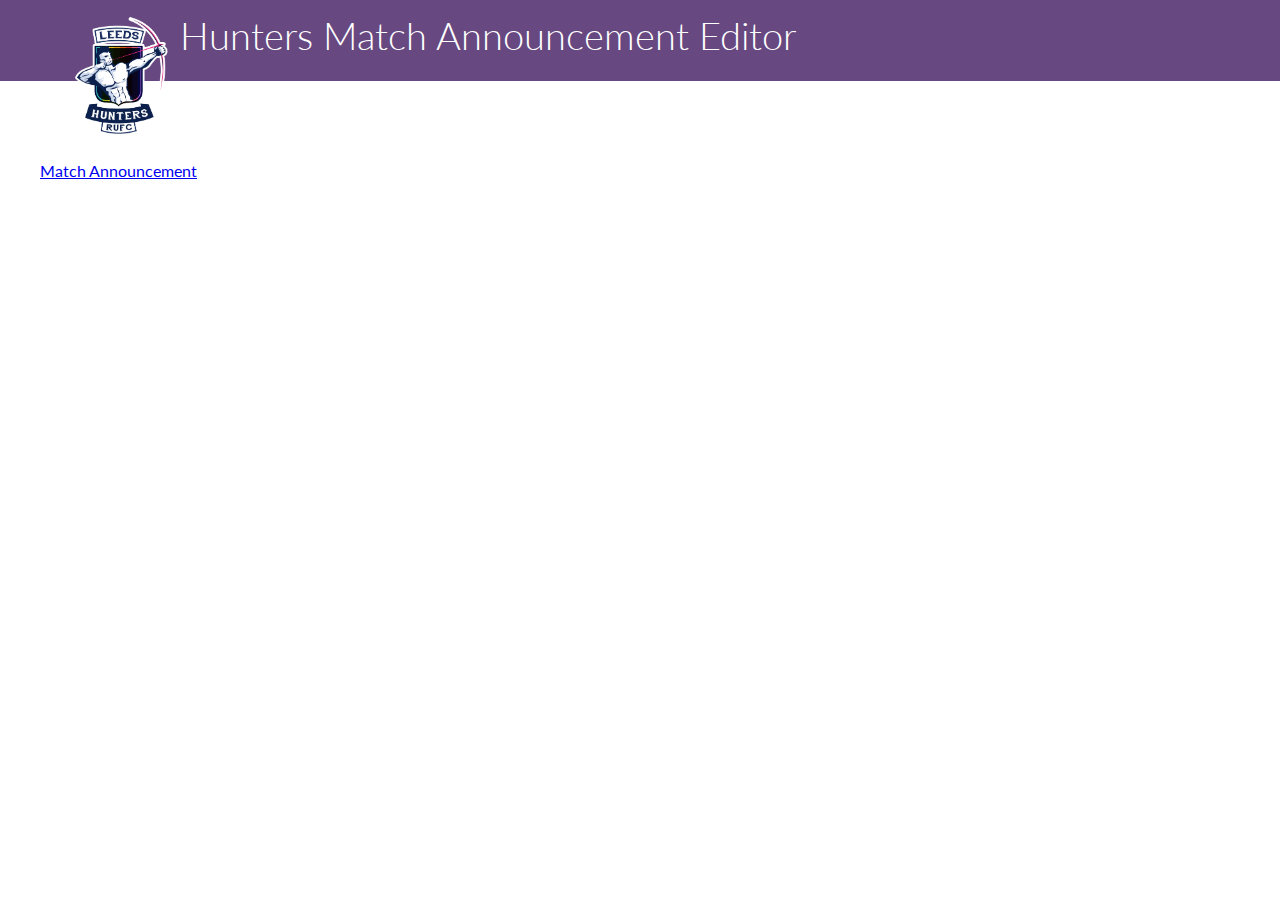
==== commit a03e5dfd: "mobile padding donbe" ====
--- a/index.html
+++ b/index.html
@@ -19,7 +19,8 @@
     </header>
     <main class="container">
       <div class="container__row u-pad-v-md">
-        <a href="/match_announcements.html">Match Announcement</a>
+        <a class="col-12" href="/match_announcements.html">Match Announcement</a>
+        <!-- <a class="col-12" href="/beginner_sessions.html">Beginner Session</a> -->
       </div>
     </main>
   </body>
--- a/css/styles.css
+++ b/css/styles.css
@@ -11,216 +11,6 @@
   margin: 0;
   margin-inline-end: 0;
   margin-inline-start: 0;
-  -webkit-transition: 500ms;
-  transition: 500ms;
-}
-
-.u-pad-t-sm {
-  padding-top: 0.75rem;
-}
-
-.u-mar-t-sm {
-  margin-top: 0.75rem;
-}
-
-.u-pad-r-sm {
-  padding-right: 0.75rem;
-}
-
-.u-mar-r-sm {
-  margin-right: 0.75rem;
-}
-
-.u-pad-b-sm {
-  padding-bottom: 0.75rem;
-}
-
-.u-mar-b-sm {
-  margin-bottom: 0.75rem;
-}
-
-.u-pad-l-sm {
-  padding-left: 0.75rem;
-}
-
-.u-mar-l-sm {
-  margin-left: 0.75rem;
-}
-
-.u-pad-v-sm {
-  padding-top: 0.75rem;
-  padding-bottom: 0.75rem;
-}
-
-.u-pad-h-sm {
-  padding-left: 0.75rem;
-  padding-right: 0.75rem;
-}
-
-.u-mar-v-sm {
-  margin-top: 0.75rem;
-  margin-bottom: 0.75rem;
-}
-
-.u-mar-h-sm {
-  margin-left: 0.75rem;
-  margin-right: 0.75rem;
-}
-
-.u-pad-t-md {
-  padding-top: 1.25rem;
-}
-
-.u-mar-t-md {
-  margin-top: 1.25rem;
-}
-
-.u-pad-r-md {
-  padding-right: 1.25rem;
-}
-
-.u-mar-r-md {
-  margin-right: 1.25rem;
-}
-
-.u-pad-b-md {
-  padding-bottom: 1.25rem;
-}
-
-.u-mar-b-md {
-  margin-bottom: 1.25rem;
-}
-
-.u-pad-l-md {
-  padding-left: 1.25rem;
-}
-
-.u-mar-l-md {
-  margin-left: 1.25rem;
-}
-
-.u-pad-v-md {
-  padding-top: 1.25rem;
-  padding-bottom: 1.25rem;
-}
-
-.u-pad-h-md {
-  padding-left: 1.25rem;
-  padding-right: 1.25rem;
-}
-
-.u-mar-v-md {
-  margin-top: 1.25rem;
-  margin-bottom: 1.25rem;
-}
-
-.u-mar-h-md {
-  margin-left: 1.25rem;
-  margin-right: 1.25rem;
-}
-
-.u-pad-t-lg {
-  padding-top: 3rem;
-}
-
-.u-mar-t-lg {
-  margin-top: 3rem;
-}
-
-.u-pad-r-lg {
-  padding-right: 3rem;
-}
-
-.u-mar-r-lg {
-  margin-right: 3rem;
-}
-
-.u-pad-b-lg {
-  padding-bottom: 3rem;
-}
-
-.u-mar-b-lg {
-  margin-bottom: 3rem;
-}
-
-.u-pad-l-lg {
-  padding-left: 3rem;
-}
-
-.u-mar-l-lg {
-  margin-left: 3rem;
-}
-
-.u-pad-v-lg {
-  padding-top: 3rem;
-  padding-bottom: 3rem;
-}
-
-.u-pad-h-lg {
-  padding-left: 3rem;
-  padding-right: 3rem;
-}
-
-.u-mar-v-lg {
-  margin-top: 3rem;
-  margin-bottom: 3rem;
-}
-
-.u-mar-h-lg {
-  margin-left: 3rem;
-  margin-right: 3rem;
-}
-
-.u-pad-t-xl {
-  padding-top: 4rem;
-}
-
-.u-mar-t-xl {
-  margin-top: 4rem;
-}
-
-.u-pad-r-xl {
-  padding-right: 4rem;
-}
-
-.u-mar-r-xl {
-  margin-right: 4rem;
-}
-
-.u-pad-b-xl {
-  padding-bottom: 4rem;
-}
-
-.u-mar-b-xl {
-  margin-bottom: 4rem;
-}
-
-.u-pad-l-xl {
-  padding-left: 4rem;
-}
-
-.u-mar-l-xl {
-  margin-left: 4rem;
-}
-
-.u-pad-v-xl {
-  padding-top: 4rem;
-  padding-bottom: 4rem;
-}
-
-.u-pad-h-xl {
-  padding-left: 4rem;
-  padding-right: 4rem;
-}
-
-.u-mar-v-xl {
-  margin-top: 4rem;
-  margin-bottom: 4rem;
-}
-
-.u-mar-h-xl {
-  margin-left: 4rem;
-  margin-right: 4rem;
 }
 
 .container {
@@ -271,6 +61,12 @@
           justify-content: center;
 }
 
+.container--space-between {
+  -webkit-box-pack: space-evenly;
+      -ms-flex-pack: space-evenly;
+          justify-content: space-evenly;
+}
+
 .container--end {
   -webkit-box-pack: end;
       -ms-flex-pack: end;
@@ -613,6 +409,1430 @@
   }
 }
 
+.u-pad-t-sm {
+  padding-top: 0.75rem;
+}
+
+.u-mar-t-sm {
+  margin-top: 0.75rem;
+}
+
+@media (max-width: 440px) {
+  .u-pad-t-sm\@sm {
+    padding-top: 0.75rem;
+  }
+}
+
+@media (max-width: 440px) {
+  .u-mar-t-sm\@sm {
+    margin-top: 0.75rem;
+  }
+}
+
+@media (max-width: 738px) {
+  .u-pad-t-sm\@md {
+    padding-top: 1.25rem;
+  }
+}
+
+@media (max-width: 738px) {
+  .u-mar-t-sm\@md {
+    margin-top: 1.25rem;
+  }
+}
+
+@media (max-width: 1025px) {
+  .u-pad-t-sm\@lg {
+    padding-top: 3rem;
+  }
+}
+
+@media (max-width: 1025px) {
+  .u-mar-t-sm\@lg {
+    margin-top: 3rem;
+  }
+}
+
+@media (max-width: 1200px) {
+  .u-pad-t-sm\@xl {
+    padding-top: 4rem;
+  }
+}
+
+@media (max-width: 1200px) {
+  .u-mar-t-sm\@xl {
+    margin-top: 4rem;
+  }
+}
+
+.u-pad-r-sm {
+  padding-right: 0.75rem;
+}
+
+.u-mar-r-sm {
+  margin-right: 0.75rem;
+}
+
+@media (max-width: 440px) {
+  .u-pad-r-sm\@sm {
+    padding-right: 0.75rem;
+  }
+}
+
+@media (max-width: 440px) {
+  .u-mar-r-sm\@sm {
+    margin-right: 0.75rem;
+  }
+}
+
+@media (max-width: 738px) {
+  .u-pad-r-sm\@md {
+    padding-right: 1.25rem;
+  }
+}
+
+@media (max-width: 738px) {
+  .u-mar-r-sm\@md {
+    margin-right: 1.25rem;
+  }
+}
+
+@media (max-width: 1025px) {
+  .u-pad-r-sm\@lg {
+    padding-right: 3rem;
+  }
+}
+
+@media (max-width: 1025px) {
+  .u-mar-r-sm\@lg {
+    margin-right: 3rem;
+  }
+}
+
+@media (max-width: 1200px) {
+  .u-pad-r-sm\@xl {
+    padding-right: 4rem;
+  }
+}
+
+@media (max-width: 1200px) {
+  .u-mar-r-sm\@xl {
+    margin-right: 4rem;
+  }
+}
+
+.u-pad-b-sm {
+  padding-bottom: 0.75rem;
+}
+
+.u-mar-b-sm {
+  margin-bottom: 0.75rem;
+}
+
+@media (max-width: 440px) {
+  .u-pad-b-sm\@sm {
+    padding-bottom: 0.75rem;
+  }
+}
+
+@media (max-width: 440px) {
+  .u-mar-b-sm\@sm {
+    margin-bottom: 0.75rem;
+  }
+}
+
+@media (max-width: 738px) {
+  .u-pad-b-sm\@md {
+    padding-bottom: 1.25rem;
+  }
+}
+
+@media (max-width: 738px) {
+  .u-mar-b-sm\@md {
+    margin-bottom: 1.25rem;
+  }
+}
+
+@media (max-width: 1025px) {
+  .u-pad-b-sm\@lg {
+    padding-bottom: 3rem;
+  }
+}
+
+@media (max-width: 1025px) {
+  .u-mar-b-sm\@lg {
+    margin-bottom: 3rem;
+  }
+}
+
+@media (max-width: 1200px) {
+  .u-pad-b-sm\@xl {
+    padding-bottom: 4rem;
+  }
+}
+
+@media (max-width: 1200px) {
+  .u-mar-b-sm\@xl {
+    margin-bottom: 4rem;
+  }
+}
+
+.u-pad-l-sm {
+  padding-left: 0.75rem;
+}
+
+.u-mar-l-sm {
+  margin-left: 0.75rem;
+}
+
+@media (max-width: 440px) {
+  .u-pad-l-sm\@sm {
+    padding-left: 0.75rem;
+  }
+}
+
+@media (max-width: 440px) {
+  .u-mar-l-sm\@sm {
+    margin-left: 0.75rem;
+  }
+}
+
+@media (max-width: 738px) {
+  .u-pad-l-sm\@md {
+    padding-left: 1.25rem;
+  }
+}
+
+@media (max-width: 738px) {
+  .u-mar-l-sm\@md {
+    margin-left: 1.25rem;
+  }
+}
+
+@media (max-width: 1025px) {
+  .u-pad-l-sm\@lg {
+    padding-left: 3rem;
+  }
+}
+
+@media (max-width: 1025px) {
+  .u-mar-l-sm\@lg {
+    margin-left: 3rem;
+  }
+}
+
+@media (max-width: 1200px) {
+  .u-pad-l-sm\@xl {
+    padding-left: 4rem;
+  }
+}
+
+@media (max-width: 1200px) {
+  .u-mar-l-sm\@xl {
+    margin-left: 4rem;
+  }
+}
+
+.u-pad-v-sm {
+  padding-top: 0.75rem;
+  padding-bottom: 0.75rem;
+}
+
+.u-pad-h-sm {
+  padding-left: 0.75rem;
+  padding-right: 0.75rem;
+}
+
+.u-mar-v-sm {
+  margin-top: 0.75rem;
+  margin-bottom: 0.75rem;
+}
+
+.u-mar-h-sm {
+  margin-left: 0.75rem;
+  margin-right: 0.75rem;
+}
+
+@media (max-width: 440px) {
+  .u-pad-v-sm\@sm {
+    padding-top: 0.75rem;
+    padding-bottom: 0.75rem;
+  }
+}
+
+@media (max-width: 440px) {
+  .u-pad-h-sm\@sm {
+    padding-left: 0.75rem;
+    padding-right: 0.75rem;
+  }
+}
+
+@media (max-width: 440px) {
+  .u-mar-v-sm\@sm {
+    margin-top: 0.75rem;
+    margin-bottom: 0.75rem;
+  }
+}
+
+@media (max-width: 440px) {
+  .u-mar-h-sm\@sm {
+    margin-left: 0.75rem;
+    margin-right: 0.75rem;
+  }
+}
+
+@media (max-width: 738px) {
+  .u-pad-v-sm\@md {
+    padding-top: 1.25rem;
+    padding-bottom: 1.25rem;
+  }
+}
+
+@media (max-width: 738px) {
+  .u-pad-h-sm\@md {
+    padding-left: 1.25rem;
+    padding-right: 1.25rem;
+  }
+}
+
+@media (max-width: 738px) {
+  .u-mar-v-sm\@md {
+    margin-top: 1.25rem;
+    margin-bottom: 1.25rem;
+  }
+}
+
+@media (max-width: 738px) {
+  .u-mar-h-sm\@md {
+    margin-left: 1.25rem;
+    margin-right: 1.25rem;
+  }
+}
+
+@media (max-width: 1025px) {
+  .u-pad-v-sm\@lg {
+    padding-top: 3rem;
+    padding-bottom: 3rem;
+  }
+}
+
+@media (max-width: 1025px) {
+  .u-pad-h-sm\@lg {
+    padding-left: 3rem;
+    padding-right: 3rem;
+  }
+}
+
+@media (max-width: 1025px) {
+  .u-mar-v-sm\@lg {
+    margin-top: 3rem;
+    margin-bottom: 3rem;
+  }
+}
+
+@media (max-width: 1025px) {
+  .u-mar-h-sm\@lg {
+    margin-left: 3rem;
+    margin-right: 3rem;
+  }
+}
+
+@media (max-width: 1200px) {
+  .u-pad-v-sm\@xl {
+    padding-top: 4rem;
+    padding-bottom: 4rem;
+  }
+}
+
+@media (max-width: 1200px) {
+  .u-pad-h-sm\@xl {
+    padding-left: 4rem;
+    padding-right: 4rem;
+  }
+}
+
+@media (max-width: 1200px) {
+  .u-mar-v-sm\@xl {
+    margin-top: 4rem;
+    margin-bottom: 4rem;
+  }
+}
+
+@media (max-width: 1200px) {
+  .u-mar-h-sm\@xl {
+    margin-left: 4rem;
+    margin-right: 4rem;
+  }
+}
+
+.u-pad-t-md {
+  padding-top: 1.25rem;
+}
+
+.u-mar-t-md {
+  margin-top: 1.25rem;
+}
+
+@media (max-width: 440px) {
+  .u-pad-t-md\@sm {
+    padding-top: 0.75rem;
+  }
+}
+
+@media (max-width: 440px) {
+  .u-mar-t-md\@sm {
+    margin-top: 0.75rem;
+  }
+}
+
+@media (max-width: 738px) {
+  .u-pad-t-md\@md {
+    padding-top: 1.25rem;
+  }
+}
+
+@media (max-width: 738px) {
+  .u-mar-t-md\@md {
+    margin-top: 1.25rem;
+  }
+}
+
+@media (max-width: 1025px) {
+  .u-pad-t-md\@lg {
+    padding-top: 3rem;
+  }
+}
+
+@media (max-width: 1025px) {
+  .u-mar-t-md\@lg {
+    margin-top: 3rem;
+  }
+}
+
+@media (max-width: 1200px) {
+  .u-pad-t-md\@xl {
+    padding-top: 4rem;
+  }
+}
+
+@media (max-width: 1200px) {
+  .u-mar-t-md\@xl {
+    margin-top: 4rem;
+  }
+}
+
+.u-pad-r-md {
+  padding-right: 1.25rem;
+}
+
+.u-mar-r-md {
+  margin-right: 1.25rem;
+}
+
+@media (max-width: 440px) {
+  .u-pad-r-md\@sm {
+    padding-right: 0.75rem;
+  }
+}
+
+@media (max-width: 440px) {
+  .u-mar-r-md\@sm {
+    margin-right: 0.75rem;
+  }
+}
+
+@media (max-width: 738px) {
+  .u-pad-r-md\@md {
+    padding-right: 1.25rem;
+  }
+}
+
+@media (max-width: 738px) {
+  .u-mar-r-md\@md {
+    margin-right: 1.25rem;
+  }
+}
+
+@media (max-width: 1025px) {
+  .u-pad-r-md\@lg {
+    padding-right: 3rem;
+  }
+}
+
+@media (max-width: 1025px) {
+  .u-mar-r-md\@lg {
+    margin-right: 3rem;
+  }
+}
+
+@media (max-width: 1200px) {
+  .u-pad-r-md\@xl {
+    padding-right: 4rem;
+  }
+}
+
+@media (max-width: 1200px) {
+  .u-mar-r-md\@xl {
+    margin-right: 4rem;
+  }
+}
+
+.u-pad-b-md {
+  padding-bottom: 1.25rem;
+}
+
+.u-mar-b-md {
+  margin-bottom: 1.25rem;
+}
+
+@media (max-width: 440px) {
+  .u-pad-b-md\@sm {
+    padding-bottom: 0.75rem;
+  }
+}
+
+@media (max-width: 440px) {
+  .u-mar-b-md\@sm {
+    margin-bottom: 0.75rem;
+  }
+}
+
+@media (max-width: 738px) {
+  .u-pad-b-md\@md {
+    padding-bottom: 1.25rem;
+  }
+}
+
+@media (max-width: 738px) {
+  .u-mar-b-md\@md {
+    margin-bottom: 1.25rem;
+  }
+}
+
+@media (max-width: 1025px) {
+  .u-pad-b-md\@lg {
+    padding-bottom: 3rem;
+  }
+}
+
+@media (max-width: 1025px) {
+  .u-mar-b-md\@lg {
+    margin-bottom: 3rem;
+  }
+}
+
+@media (max-width: 1200px) {
+  .u-pad-b-md\@xl {
+    padding-bottom: 4rem;
+  }
+}
+
+@media (max-width: 1200px) {
+  .u-mar-b-md\@xl {
+    margin-bottom: 4rem;
+  }
+}
+
+.u-pad-l-md {
+  padding-left: 1.25rem;
+}
+
+.u-mar-l-md {
+  margin-left: 1.25rem;
+}
+
+@media (max-width: 440px) {
+  .u-pad-l-md\@sm {
+    padding-left: 0.75rem;
+  }
+}
+
+@media (max-width: 440px) {
+  .u-mar-l-md\@sm {
+    margin-left: 0.75rem;
+  }
+}
+
+@media (max-width: 738px) {
+  .u-pad-l-md\@md {
+    padding-left: 1.25rem;
+  }
+}
+
+@media (max-width: 738px) {
+  .u-mar-l-md\@md {
+    margin-left: 1.25rem;
+  }
+}
+
+@media (max-width: 1025px) {
+  .u-pad-l-md\@lg {
+    padding-left: 3rem;
+  }
+}
+
+@media (max-width: 1025px) {
+  .u-mar-l-md\@lg {
+    margin-left: 3rem;
+  }
+}
+
+@media (max-width: 1200px) {
+  .u-pad-l-md\@xl {
+    padding-left: 4rem;
+  }
+}
+
+@media (max-width: 1200px) {
+  .u-mar-l-md\@xl {
+    margin-left: 4rem;
+  }
+}
+
+.u-pad-v-md {
+  padding-top: 1.25rem;
+  padding-bottom: 1.25rem;
+}
+
+.u-pad-h-md {
+  padding-left: 1.25rem;
+  padding-right: 1.25rem;
+}
+
+.u-mar-v-md {
+  margin-top: 1.25rem;
+  margin-bottom: 1.25rem;
+}
+
+.u-mar-h-md {
+  margin-left: 1.25rem;
+  margin-right: 1.25rem;
+}
+
+@media (max-width: 440px) {
+  .u-pad-v-md\@sm {
+    padding-top: 0.75rem;
+    padding-bottom: 0.75rem;
+  }
+}
+
+@media (max-width: 440px) {
+  .u-pad-h-md\@sm {
+    padding-left: 0.75rem;
+    padding-right: 0.75rem;
+  }
+}
+
+@media (max-width: 440px) {
+  .u-mar-v-md\@sm {
+    margin-top: 0.75rem;
+    margin-bottom: 0.75rem;
+  }
+}
+
+@media (max-width: 440px) {
+  .u-mar-h-md\@sm {
+    margin-left: 0.75rem;
+    margin-right: 0.75rem;
+  }
+}
+
+@media (max-width: 738px) {
+  .u-pad-v-md\@md {
+    padding-top: 1.25rem;
+    padding-bottom: 1.25rem;
+  }
+}
+
+@media (max-width: 738px) {
+  .u-pad-h-md\@md {
+    padding-left: 1.25rem;
+    padding-right: 1.25rem;
+  }
+}
+
+@media (max-width: 738px) {
+  .u-mar-v-md\@md {
+    margin-top: 1.25rem;
+    margin-bottom: 1.25rem;
+  }
+}
+
+@media (max-width: 738px) {
+  .u-mar-h-md\@md {
+    margin-left: 1.25rem;
+    margin-right: 1.25rem;
+  }
+}
+
+@media (max-width: 1025px) {
+  .u-pad-v-md\@lg {
+    padding-top: 3rem;
+    padding-bottom: 3rem;
+  }
+}
+
+@media (max-width: 1025px) {
+  .u-pad-h-md\@lg {
+    padding-left: 3rem;
+    padding-right: 3rem;
+  }
+}
+
+@media (max-width: 1025px) {
+  .u-mar-v-md\@lg {
+    margin-top: 3rem;
+    margin-bottom: 3rem;
+  }
+}
+
+@media (max-width: 1025px) {
+  .u-mar-h-md\@lg {
+    margin-left: 3rem;
+    margin-right: 3rem;
+  }
+}
+
+@media (max-width: 1200px) {
+  .u-pad-v-md\@xl {
+    padding-top: 4rem;
+    padding-bottom: 4rem;
+  }
+}
+
+@media (max-width: 1200px) {
+  .u-pad-h-md\@xl {
+    padding-left: 4rem;
+    padding-right: 4rem;
+  }
+}
+
+@media (max-width: 1200px) {
+  .u-mar-v-md\@xl {
+    margin-top: 4rem;
+    margin-bottom: 4rem;
+  }
+}
+
+@media (max-width: 1200px) {
+  .u-mar-h-md\@xl {
+    margin-left: 4rem;
+    margin-right: 4rem;
+  }
+}
+
+.u-pad-t-lg {
+  padding-top: 3rem;
+}
+
+.u-mar-t-lg {
+  margin-top: 3rem;
+}
+
+@media (max-width: 440px) {
+  .u-pad-t-lg\@sm {
+    padding-top: 0.75rem;
+  }
+}
+
+@media (max-width: 440px) {
+  .u-mar-t-lg\@sm {
+    margin-top: 0.75rem;
+  }
+}
+
+@media (max-width: 738px) {
+  .u-pad-t-lg\@md {
+    padding-top: 1.25rem;
+  }
+}
+
+@media (max-width: 738px) {
+  .u-mar-t-lg\@md {
+    margin-top: 1.25rem;
+  }
+}
+
+@media (max-width: 1025px) {
+  .u-pad-t-lg\@lg {
+    padding-top: 3rem;
+  }
+}
+
+@media (max-width: 1025px) {
+  .u-mar-t-lg\@lg {
+    margin-top: 3rem;
+  }
+}
+
+@media (max-width: 1200px) {
+  .u-pad-t-lg\@xl {
+    padding-top: 4rem;
+  }
+}
+
+@media (max-width: 1200px) {
+  .u-mar-t-lg\@xl {
+    margin-top: 4rem;
+  }
+}
+
+.u-pad-r-lg {
+  padding-right: 3rem;
+}
+
+.u-mar-r-lg {
+  margin-right: 3rem;
+}
+
+@media (max-width: 440px) {
+  .u-pad-r-lg\@sm {
+    padding-right: 0.75rem;
+  }
+}
+
+@media (max-width: 440px) {
+  .u-mar-r-lg\@sm {
+    margin-right: 0.75rem;
+  }
+}
+
+@media (max-width: 738px) {
+  .u-pad-r-lg\@md {
+    padding-right: 1.25rem;
+  }
+}
+
+@media (max-width: 738px) {
+  .u-mar-r-lg\@md {
+    margin-right: 1.25rem;
+  }
+}
+
+@media (max-width: 1025px) {
+  .u-pad-r-lg\@lg {
+    padding-right: 3rem;
+  }
+}
+
+@media (max-width: 1025px) {
+  .u-mar-r-lg\@lg {
+    margin-right: 3rem;
+  }
+}
+
+@media (max-width: 1200px) {
+  .u-pad-r-lg\@xl {
+    padding-right: 4rem;
+  }
+}
+
+@media (max-width: 1200px) {
+  .u-mar-r-lg\@xl {
+    margin-right: 4rem;
+  }
+}
+
+.u-pad-b-lg {
+  padding-bottom: 3rem;
+}
+
+.u-mar-b-lg {
+  margin-bottom: 3rem;
+}
+
+@media (max-width: 440px) {
+  .u-pad-b-lg\@sm {
+    padding-bottom: 0.75rem;
+  }
+}
+
+@media (max-width: 440px) {
+  .u-mar-b-lg\@sm {
+    margin-bottom: 0.75rem;
+  }
+}
+
+@media (max-width: 738px) {
+  .u-pad-b-lg\@md {
+    padding-bottom: 1.25rem;
+  }
+}
+
+@media (max-width: 738px) {
+  .u-mar-b-lg\@md {
+    margin-bottom: 1.25rem;
+  }
+}
+
+@media (max-width: 1025px) {
+  .u-pad-b-lg\@lg {
+    padding-bottom: 3rem;
+  }
+}
+
+@media (max-width: 1025px) {
+  .u-mar-b-lg\@lg {
+    margin-bottom: 3rem;
+  }
+}
+
+@media (max-width: 1200px) {
+  .u-pad-b-lg\@xl {
+    padding-bottom: 4rem;
+  }
+}
+
+@media (max-width: 1200px) {
+  .u-mar-b-lg\@xl {
+    margin-bottom: 4rem;
+  }
+}
+
+.u-pad-l-lg {
+  padding-left: 3rem;
+}
+
+.u-mar-l-lg {
+  margin-left: 3rem;
+}
+
+@media (max-width: 440px) {
+  .u-pad-l-lg\@sm {
+    padding-left: 0.75rem;
+  }
+}
+
+@media (max-width: 440px) {
+  .u-mar-l-lg\@sm {
+    margin-left: 0.75rem;
+  }
+}
+
+@media (max-width: 738px) {
+  .u-pad-l-lg\@md {
+    padding-left: 1.25rem;
+  }
+}
+
+@media (max-width: 738px) {
+  .u-mar-l-lg\@md {
+    margin-left: 1.25rem;
+  }
+}
+
+@media (max-width: 1025px) {
+  .u-pad-l-lg\@lg {
+    padding-left: 3rem;
+  }
+}
+
+@media (max-width: 1025px) {
+  .u-mar-l-lg\@lg {
+    margin-left: 3rem;
+  }
+}
+
+@media (max-width: 1200px) {
+  .u-pad-l-lg\@xl {
+    padding-left: 4rem;
+  }
+}
+
+@media (max-width: 1200px) {
+  .u-mar-l-lg\@xl {
+    margin-left: 4rem;
+  }
+}
+
+.u-pad-v-lg {
+  padding-top: 3rem;
+  padding-bottom: 3rem;
+}
+
+.u-pad-h-lg {
+  padding-left: 3rem;
+  padding-right: 3rem;
+}
+
+.u-mar-v-lg {
+  margin-top: 3rem;
+  margin-bottom: 3rem;
+}
+
+.u-mar-h-lg {
+  margin-left: 3rem;
+  margin-right: 3rem;
+}
+
+@media (max-width: 440px) {
+  .u-pad-v-lg\@sm {
+    padding-top: 0.75rem;
+    padding-bottom: 0.75rem;
+  }
+}
+
+@media (max-width: 440px) {
+  .u-pad-h-lg\@sm {
+    padding-left: 0.75rem;
+    padding-right: 0.75rem;
+  }
+}
+
+@media (max-width: 440px) {
+  .u-mar-v-lg\@sm {
+    margin-top: 0.75rem;
+    margin-bottom: 0.75rem;
+  }
+}
+
+@media (max-width: 440px) {
+  .u-mar-h-lg\@sm {
+    margin-left: 0.75rem;
+    margin-right: 0.75rem;
+  }
+}
+
+@media (max-width: 738px) {
+  .u-pad-v-lg\@md {
+    padding-top: 1.25rem;
+    padding-bottom: 1.25rem;
+  }
+}
+
+@media (max-width: 738px) {
+  .u-pad-h-lg\@md {
+    padding-left: 1.25rem;
+    padding-right: 1.25rem;
+  }
+}
+
+@media (max-width: 738px) {
+  .u-mar-v-lg\@md {
+    margin-top: 1.25rem;
+    margin-bottom: 1.25rem;
+  }
+}
+
+@media (max-width: 738px) {
+  .u-mar-h-lg\@md {
+    margin-left: 1.25rem;
+    margin-right: 1.25rem;
+  }
+}
+
+@media (max-width: 1025px) {
+  .u-pad-v-lg\@lg {
+    padding-top: 3rem;
+    padding-bottom: 3rem;
+  }
+}
+
+@media (max-width: 1025px) {
+  .u-pad-h-lg\@lg {
+    padding-left: 3rem;
+    padding-right: 3rem;
+  }
+}
+
+@media (max-width: 1025px) {
+  .u-mar-v-lg\@lg {
+    margin-top: 3rem;
+    margin-bottom: 3rem;
+  }
+}
+
+@media (max-width: 1025px) {
+  .u-mar-h-lg\@lg {
+    margin-left: 3rem;
+    margin-right: 3rem;
+  }
+}
+
+@media (max-width: 1200px) {
+  .u-pad-v-lg\@xl {
+    padding-top: 4rem;
+    padding-bottom: 4rem;
+  }
+}
+
+@media (max-width: 1200px) {
+  .u-pad-h-lg\@xl {
+    padding-left: 4rem;
+    padding-right: 4rem;
+  }
+}
+
+@media (max-width: 1200px) {
+  .u-mar-v-lg\@xl {
+    margin-top: 4rem;
+    margin-bottom: 4rem;
+  }
+}
+
+@media (max-width: 1200px) {
+  .u-mar-h-lg\@xl {
+    margin-left: 4rem;
+    margin-right: 4rem;
+  }
+}
+
+.u-pad-t-xl {
+  padding-top: 4rem;
+}
+
+.u-mar-t-xl {
+  margin-top: 4rem;
+}
+
+@media (max-width: 440px) {
+  .u-pad-t-xl\@sm {
+    padding-top: 0.75rem;
+  }
+}
+
+@media (max-width: 440px) {
+  .u-mar-t-xl\@sm {
+    margin-top: 0.75rem;
+  }
+}
+
+@media (max-width: 738px) {
+  .u-pad-t-xl\@md {
+    padding-top: 1.25rem;
+  }
+}
+
+@media (max-width: 738px) {
+  .u-mar-t-xl\@md {
+    margin-top: 1.25rem;
+  }
+}
+
+@media (max-width: 1025px) {
+  .u-pad-t-xl\@lg {
+    padding-top: 3rem;
+  }
+}
+
+@media (max-width: 1025px) {
+  .u-mar-t-xl\@lg {
+    margin-top: 3rem;
+  }
+}
+
+@media (max-width: 1200px) {
+  .u-pad-t-xl\@xl {
+    padding-top: 4rem;
+  }
+}
+
+@media (max-width: 1200px) {
+  .u-mar-t-xl\@xl {
+    margin-top: 4rem;
+  }
+}
+
+.u-pad-r-xl {
+  padding-right: 4rem;
+}
+
+.u-mar-r-xl {
+  margin-right: 4rem;
+}
+
+@media (max-width: 440px) {
+  .u-pad-r-xl\@sm {
+    padding-right: 0.75rem;
+  }
+}
+
+@media (max-width: 440px) {
+  .u-mar-r-xl\@sm {
+    margin-right: 0.75rem;
+  }
+}
+
+@media (max-width: 738px) {
+  .u-pad-r-xl\@md {
+    padding-right: 1.25rem;
+  }
+}
+
+@media (max-width: 738px) {
+  .u-mar-r-xl\@md {
+    margin-right: 1.25rem;
+  }
+}
+
+@media (max-width: 1025px) {
+  .u-pad-r-xl\@lg {
+    padding-right: 3rem;
+  }
+}
+
+@media (max-width: 1025px) {
+  .u-mar-r-xl\@lg {
+    margin-right: 3rem;
+  }
+}
+
+@media (max-width: 1200px) {
+  .u-pad-r-xl\@xl {
+    padding-right: 4rem;
+  }
+}
+
+@media (max-width: 1200px) {
+  .u-mar-r-xl\@xl {
+    margin-right: 4rem;
+  }
+}
+
+.u-pad-b-xl {
+  padding-bottom: 4rem;
+}
+
+.u-mar-b-xl {
+  margin-bottom: 4rem;
+}
+
+@media (max-width: 440px) {
+  .u-pad-b-xl\@sm {
+    padding-bottom: 0.75rem;
+  }
+}
+
+@media (max-width: 440px) {
+  .u-mar-b-xl\@sm {
+    margin-bottom: 0.75rem;
+  }
+}
+
+@media (max-width: 738px) {
+  .u-pad-b-xl\@md {
+    padding-bottom: 1.25rem;
+  }
+}
+
+@media (max-width: 738px) {
+  .u-mar-b-xl\@md {
+    margin-bottom: 1.25rem;
+  }
+}
+
+@media (max-width: 1025px) {
+  .u-pad-b-xl\@lg {
+    padding-bottom: 3rem;
+  }
+}
+
+@media (max-width: 1025px) {
+  .u-mar-b-xl\@lg {
+    margin-bottom: 3rem;
+  }
+}
+
+@media (max-width: 1200px) {
+  .u-pad-b-xl\@xl {
+    padding-bottom: 4rem;
+  }
+}
+
+@media (max-width: 1200px) {
+  .u-mar-b-xl\@xl {
+    margin-bottom: 4rem;
+  }
+}
+
+.u-pad-l-xl {
+  padding-left: 4rem;
+}
+
+.u-mar-l-xl {
+  margin-left: 4rem;
+}
+
+@media (max-width: 440px) {
+  .u-pad-l-xl\@sm {
+    padding-left: 0.75rem;
+  }
+}
+
+@media (max-width: 440px) {
+  .u-mar-l-xl\@sm {
+    margin-left: 0.75rem;
+  }
+}
+
+@media (max-width: 738px) {
+  .u-pad-l-xl\@md {
+    padding-left: 1.25rem;
+  }
+}
+
+@media (max-width: 738px) {
+  .u-mar-l-xl\@md {
+    margin-left: 1.25rem;
+  }
+}
+
+@media (max-width: 1025px) {
+  .u-pad-l-xl\@lg {
+    padding-left: 3rem;
+  }
+}
+
+@media (max-width: 1025px) {
+  .u-mar-l-xl\@lg {
+    margin-left: 3rem;
+  }
+}
+
+@media (max-width: 1200px) {
+  .u-pad-l-xl\@xl {
+    padding-left: 4rem;
+  }
+}
+
+@media (max-width: 1200px) {
+  .u-mar-l-xl\@xl {
+    margin-left: 4rem;
+  }
+}
+
+.u-pad-v-xl {
+  padding-top: 4rem;
+  padding-bottom: 4rem;
+}
+
+.u-pad-h-xl {
+  padding-left: 4rem;
+  padding-right: 4rem;
+}
+
+.u-mar-v-xl {
+  margin-top: 4rem;
+  margin-bottom: 4rem;
+}
+
+.u-mar-h-xl {
+  margin-left: 4rem;
+  margin-right: 4rem;
+}
+
+@media (max-width: 440px) {
+  .u-pad-v-xl\@sm {
+    padding-top: 0.75rem;
+    padding-bottom: 0.75rem;
+  }
+}
+
+@media (max-width: 440px) {
+  .u-pad-h-xl\@sm {
+    padding-left: 0.75rem;
+    padding-right: 0.75rem;
+  }
+}
+
+@media (max-width: 440px) {
+  .u-mar-v-xl\@sm {
+    margin-top: 0.75rem;
+    margin-bottom: 0.75rem;
+  }
+}
+
+@media (max-width: 440px) {
+  .u-mar-h-xl\@sm {
+    margin-left: 0.75rem;
+    margin-right: 0.75rem;
+  }
+}
+
+@media (max-width: 738px) {
+  .u-pad-v-xl\@md {
+    padding-top: 1.25rem;
+    padding-bottom: 1.25rem;
+  }
+}
+
+@media (max-width: 738px) {
+  .u-pad-h-xl\@md {
+    padding-left: 1.25rem;
+    padding-right: 1.25rem;
+  }
+}
+
+@media (max-width: 738px) {
+  .u-mar-v-xl\@md {
+    margin-top: 1.25rem;
+    margin-bottom: 1.25rem;
+  }
+}
+
+@media (max-width: 738px) {
+  .u-mar-h-xl\@md {
+    margin-left: 1.25rem;
+    margin-right: 1.25rem;
+  }
+}
+
+@media (max-width: 1025px) {
+  .u-pad-v-xl\@lg {
+    padding-top: 3rem;
+    padding-bottom: 3rem;
+  }
+}
+
+@media (max-width: 1025px) {
+  .u-pad-h-xl\@lg {
+    padding-left: 3rem;
+    padding-right: 3rem;
+  }
+}
+
+@media (max-width: 1025px) {
+  .u-mar-v-xl\@lg {
+    margin-top: 3rem;
+    margin-bottom: 3rem;
+  }
+}
+
+@media (max-width: 1025px) {
+  .u-mar-h-xl\@lg {
+    margin-left: 3rem;
+    margin-right: 3rem;
+  }
+}
+
+@media (max-width: 1200px) {
+  .u-pad-v-xl\@xl {
+    padding-top: 4rem;
+    padding-bottom: 4rem;
+  }
+}
+
+@media (max-width: 1200px) {
+  .u-pad-h-xl\@xl {
+    padding-left: 4rem;
+    padding-right: 4rem;
+  }
+}
+
+@media (max-width: 1200px) {
+  .u-mar-v-xl\@xl {
+    margin-top: 4rem;
+    margin-bottom: 4rem;
+  }
+}
+
+@media (max-width: 1200px) {
+  .u-mar-h-xl\@xl {
+    margin-left: 4rem;
+    margin-right: 4rem;
+  }
+}
+
 body {
   font-family: "Lato", sans-serif;
 }
@@ -623,7 +1843,7 @@
 
 h1,
 .h1 {
-  font-size: 32px;
+  font-size: 38px;
   font-weight: 300;
 }
 
@@ -631,6 +1851,17 @@
 .h2 {
   font-size: 32px;
   font-weight: 300;
+}
+
+h3,
+.h3 {
+  font-size: 28px;
+  font-weight: 300;
+}
+
+h4,
+.h4 {
+  font-size: 20px;
 }
 
 header {
@@ -655,6 +1886,13 @@
   min-height: 8vh;
   display: inline;
   float: left;
+}
+
+.o-logo--large {
+  width: 50%;
+  -ms-flex-item-align: center;
+      -ms-grid-row-align: center;
+      align-self: center;
 }
 
 .o-form {
@@ -732,13 +1970,15 @@
 }
 
 .c-canvas__match_announcement:before {
-  background-color: rgba(103, 72, 128, 0.6);
+  background-color: rgba(103, 72, 128, 0.7);
   content: "";
   width: 100%;
   height: 100%;
   display: block;
   position: absolute;
   z-index: 1;
+  top: 0;
+  left: 0;
 }
 
 .c-progress {
@@ -814,7 +2054,42 @@
   background: rgba(103, 72, 128, 0.9);
 }
 
+.c-btn--disabled {
+  background: grey;
+  pointer-events: none;
+}
+
+.c-team-vs {
+  -ms-flex-wrap: nowrap;
+      flex-wrap: nowrap;
+}
+
+.c-team-vs .sections {
+  text-align: center;
+  -webkit-box-flex: 1;
+      -ms-flex: 1 1 33%;
+          flex: 1 1 33%;
+}
+
+.c-team-vs .logo {
+  height: 200px;
+  width: 100%;
+  background-size: contain;
+  background-position: center;
+  background-repeat: no-repeat;
+}
+
 .u-of-hidden {
   overflow: hidden;
 }
+
+.u-cen-self {
+  -ms-flex-item-align: center;
+      -ms-grid-row-align: center;
+      align-self: center;
+}
+
+.u-text-huge {
+  font-size: 6rem;
+}
 /*# sourceMappingURL=styles.css.map */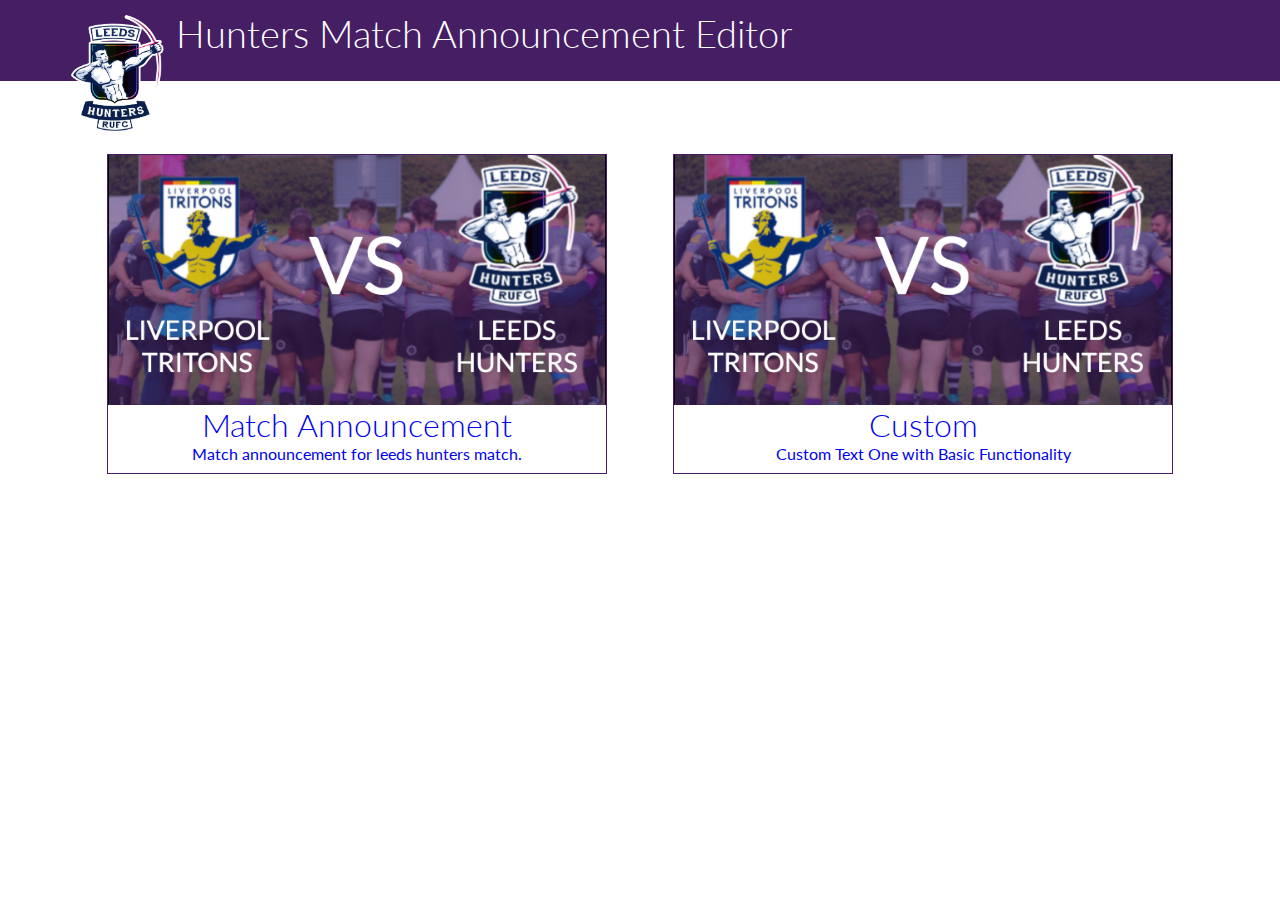
==== commit 76712ee2: "custom editor" ====
--- a/index.html
+++ b/index.html
@@ -18,8 +18,19 @@
       </div>
     </header>
     <main class="container">
-      <div class="container__row u-pad-v-md">
-        <a class="col-12" href="/match_announcements.html">Match Announcement</a>
+      <div class="container__row u-pad-v-md container--space-between">
+        <a class="col-12 c-link" href="/match_announcements.html">
+          <div class="c-link_image" style="background-image: url('/assets/example_match_annoucement.png')"></div>
+            <h2>Match Announcement</h2>
+            <p>Match announcement for leeds hunters match.</p>
+          </p>
+        </a>
+        <a class="col-12 c-link" href="/custom.html">
+          <div class="c-link_image" style="background-image: url('/assets/example_match_annoucement.png')"></div>
+            <h2>Custom</h2>
+            <p>Custom Text One with Basic Functionality</p>
+          </p>
+        </a>
         <!-- <a class="col-12" href="/beginner_sessions.html">Beginner Session</a> -->
       </div>
     </main>
--- a/css/styles.css
+++ b/css/styles.css
@@ -55,6 +55,12 @@
   height: 100%;
 }
 
+.container--start {
+  -webkit-box-pack: start;
+      -ms-flex-pack: start;
+          justify-content: flex-start;
+}
+
 .container--center {
   -webkit-box-pack: center;
       -ms-flex-pack: center;
@@ -73,6 +79,21 @@
           justify-content: flex-end;
 }
 
+.container--flex {
+  display: -webkit-box;
+  display: -ms-flexbox;
+  display: flex;
+  -webkit-box-align: center;
+      -ms-flex-align: center;
+          align-items: center;
+}
+
+.container--flex * {
+  -webkit-box-flex: 1;
+      -ms-flex: 1 1 50%;
+          flex: 1 1 50%;
+}
+
 .col-1 {
   width: 8.33333%;
 }
@@ -410,1426 +431,1426 @@
 }
 
 .u-pad-t-sm {
-  padding-top: 0.75rem;
+  padding-top: 0.6rem;
 }
 
 .u-mar-t-sm {
-  margin-top: 0.75rem;
+  margin-top: 0.6rem;
 }
 
 @media (max-width: 440px) {
   .u-pad-t-sm\@sm {
-    padding-top: 0.75rem;
+    padding-top: 0.6rem;
   }
 }
 
 @media (max-width: 440px) {
   .u-mar-t-sm\@sm {
-    margin-top: 0.75rem;
+    margin-top: 0.6rem;
   }
 }
 
 @media (max-width: 738px) {
   .u-pad-t-sm\@md {
-    padding-top: 1.25rem;
+    padding-top: 1rem;
   }
 }
 
 @media (max-width: 738px) {
   .u-mar-t-sm\@md {
-    margin-top: 1.25rem;
+    margin-top: 1rem;
   }
 }
 
 @media (max-width: 1025px) {
   .u-pad-t-sm\@lg {
-    padding-top: 3rem;
+    padding-top: 2rem;
   }
 }
 
 @media (max-width: 1025px) {
   .u-mar-t-sm\@lg {
-    margin-top: 3rem;
+    margin-top: 2rem;
   }
 }
 
 @media (max-width: 1200px) {
   .u-pad-t-sm\@xl {
-    padding-top: 4rem;
+    padding-top: 3.5rem;
   }
 }
 
 @media (max-width: 1200px) {
   .u-mar-t-sm\@xl {
-    margin-top: 4rem;
+    margin-top: 3.5rem;
   }
 }
 
 .u-pad-r-sm {
-  padding-right: 0.75rem;
+  padding-right: 0.6rem;
 }
 
 .u-mar-r-sm {
-  margin-right: 0.75rem;
+  margin-right: 0.6rem;
 }
 
 @media (max-width: 440px) {
   .u-pad-r-sm\@sm {
-    padding-right: 0.75rem;
+    padding-right: 0.6rem;
   }
 }
 
 @media (max-width: 440px) {
   .u-mar-r-sm\@sm {
-    margin-right: 0.75rem;
+    margin-right: 0.6rem;
   }
 }
 
 @media (max-width: 738px) {
   .u-pad-r-sm\@md {
-    padding-right: 1.25rem;
+    padding-right: 1rem;
   }
 }
 
 @media (max-width: 738px) {
   .u-mar-r-sm\@md {
-    margin-right: 1.25rem;
+    margin-right: 1rem;
   }
 }
 
 @media (max-width: 1025px) {
   .u-pad-r-sm\@lg {
-    padding-right: 3rem;
+    padding-right: 2rem;
   }
 }
 
 @media (max-width: 1025px) {
   .u-mar-r-sm\@lg {
-    margin-right: 3rem;
+    margin-right: 2rem;
   }
 }
 
 @media (max-width: 1200px) {
   .u-pad-r-sm\@xl {
-    padding-right: 4rem;
+    padding-right: 3.5rem;
   }
 }
 
 @media (max-width: 1200px) {
   .u-mar-r-sm\@xl {
-    margin-right: 4rem;
+    margin-right: 3.5rem;
   }
 }
 
 .u-pad-b-sm {
-  padding-bottom: 0.75rem;
+  padding-bottom: 0.6rem;
 }
 
 .u-mar-b-sm {
-  margin-bottom: 0.75rem;
+  margin-bottom: 0.6rem;
 }
 
 @media (max-width: 440px) {
   .u-pad-b-sm\@sm {
-    padding-bottom: 0.75rem;
+    padding-bottom: 0.6rem;
   }
 }
 
 @media (max-width: 440px) {
   .u-mar-b-sm\@sm {
-    margin-bottom: 0.75rem;
+    margin-bottom: 0.6rem;
   }
 }
 
 @media (max-width: 738px) {
   .u-pad-b-sm\@md {
-    padding-bottom: 1.25rem;
+    padding-bottom: 1rem;
   }
 }
 
 @media (max-width: 738px) {
   .u-mar-b-sm\@md {
-    margin-bottom: 1.25rem;
+    margin-bottom: 1rem;
   }
 }
 
 @media (max-width: 1025px) {
   .u-pad-b-sm\@lg {
-    padding-bottom: 3rem;
+    padding-bottom: 2rem;
   }
 }
 
 @media (max-width: 1025px) {
   .u-mar-b-sm\@lg {
-    margin-bottom: 3rem;
+    margin-bottom: 2rem;
   }
 }
 
 @media (max-width: 1200px) {
   .u-pad-b-sm\@xl {
-    padding-bottom: 4rem;
+    padding-bottom: 3.5rem;
   }
 }
 
 @media (max-width: 1200px) {
   .u-mar-b-sm\@xl {
-    margin-bottom: 4rem;
+    margin-bottom: 3.5rem;
   }
 }
 
 .u-pad-l-sm {
-  padding-left: 0.75rem;
+  padding-left: 0.6rem;
 }
 
 .u-mar-l-sm {
-  margin-left: 0.75rem;
+  margin-left: 0.6rem;
 }
 
 @media (max-width: 440px) {
   .u-pad-l-sm\@sm {
-    padding-left: 0.75rem;
+    padding-left: 0.6rem;
   }
 }
 
 @media (max-width: 440px) {
   .u-mar-l-sm\@sm {
-    margin-left: 0.75rem;
+    margin-left: 0.6rem;
   }
 }
 
 @media (max-width: 738px) {
   .u-pad-l-sm\@md {
-    padding-left: 1.25rem;
+    padding-left: 1rem;
   }
 }
 
 @media (max-width: 738px) {
   .u-mar-l-sm\@md {
-    margin-left: 1.25rem;
+    margin-left: 1rem;
   }
 }
 
 @media (max-width: 1025px) {
   .u-pad-l-sm\@lg {
-    padding-left: 3rem;
+    padding-left: 2rem;
   }
 }
 
 @media (max-width: 1025px) {
   .u-mar-l-sm\@lg {
-    margin-left: 3rem;
+    margin-left: 2rem;
   }
 }
 
 @media (max-width: 1200px) {
   .u-pad-l-sm\@xl {
-    padding-left: 4rem;
+    padding-left: 3.5rem;
   }
 }
 
 @media (max-width: 1200px) {
   .u-mar-l-sm\@xl {
-    margin-left: 4rem;
+    margin-left: 3.5rem;
   }
 }
 
 .u-pad-v-sm {
-  padding-top: 0.75rem;
-  padding-bottom: 0.75rem;
+  padding-top: 0.6rem;
+  padding-bottom: 0.6rem;
 }
 
 .u-pad-h-sm {
-  padding-left: 0.75rem;
-  padding-right: 0.75rem;
+  padding-left: 0.6rem;
+  padding-right: 0.6rem;
 }
 
 .u-mar-v-sm {
-  margin-top: 0.75rem;
-  margin-bottom: 0.75rem;
+  margin-top: 0.6rem;
+  margin-bottom: 0.6rem;
 }
 
 .u-mar-h-sm {
-  margin-left: 0.75rem;
-  margin-right: 0.75rem;
+  margin-left: 0.6rem;
+  margin-right: 0.6rem;
 }
 
 @media (max-width: 440px) {
   .u-pad-v-sm\@sm {
-    padding-top: 0.75rem;
-    padding-bottom: 0.75rem;
+    padding-top: 0.6rem;
+    padding-bottom: 0.6rem;
   }
 }
 
 @media (max-width: 440px) {
   .u-pad-h-sm\@sm {
-    padding-left: 0.75rem;
-    padding-right: 0.75rem;
+    padding-left: 0.6rem;
+    padding-right: 0.6rem;
   }
 }
 
 @media (max-width: 440px) {
   .u-mar-v-sm\@sm {
-    margin-top: 0.75rem;
-    margin-bottom: 0.75rem;
+    margin-top: 0.6rem;
+    margin-bottom: 0.6rem;
   }
 }
 
 @media (max-width: 440px) {
   .u-mar-h-sm\@sm {
-    margin-left: 0.75rem;
-    margin-right: 0.75rem;
+    margin-left: 0.6rem;
+    margin-right: 0.6rem;
   }
 }
 
 @media (max-width: 738px) {
   .u-pad-v-sm\@md {
-    padding-top: 1.25rem;
-    padding-bottom: 1.25rem;
+    padding-top: 1rem;
+    padding-bottom: 1rem;
   }
 }
 
 @media (max-width: 738px) {
   .u-pad-h-sm\@md {
-    padding-left: 1.25rem;
-    padding-right: 1.25rem;
+    padding-left: 1rem;
+    padding-right: 1rem;
   }
 }
 
 @media (max-width: 738px) {
   .u-mar-v-sm\@md {
-    margin-top: 1.25rem;
-    margin-bottom: 1.25rem;
+    margin-top: 1rem;
+    margin-bottom: 1rem;
   }
 }
 
 @media (max-width: 738px) {
   .u-mar-h-sm\@md {
-    margin-left: 1.25rem;
-    margin-right: 1.25rem;
+    margin-left: 1rem;
+    margin-right: 1rem;
   }
 }
 
 @media (max-width: 1025px) {
   .u-pad-v-sm\@lg {
-    padding-top: 3rem;
-    padding-bottom: 3rem;
+    padding-top: 2rem;
+    padding-bottom: 2rem;
   }
 }
 
 @media (max-width: 1025px) {
   .u-pad-h-sm\@lg {
-    padding-left: 3rem;
-    padding-right: 3rem;
+    padding-left: 2rem;
+    padding-right: 2rem;
   }
 }
 
 @media (max-width: 1025px) {
   .u-mar-v-sm\@lg {
-    margin-top: 3rem;
-    margin-bottom: 3rem;
+    margin-top: 2rem;
+    margin-bottom: 2rem;
   }
 }
 
 @media (max-width: 1025px) {
   .u-mar-h-sm\@lg {
-    margin-left: 3rem;
-    margin-right: 3rem;
+    margin-left: 2rem;
+    margin-right: 2rem;
   }
 }
 
 @media (max-width: 1200px) {
   .u-pad-v-sm\@xl {
-    padding-top: 4rem;
-    padding-bottom: 4rem;
+    padding-top: 3.5rem;
+    padding-bottom: 3.5rem;
   }
 }
 
 @media (max-width: 1200px) {
   .u-pad-h-sm\@xl {
-    padding-left: 4rem;
-    padding-right: 4rem;
+    padding-left: 3.5rem;
+    padding-right: 3.5rem;
   }
 }
 
 @media (max-width: 1200px) {
   .u-mar-v-sm\@xl {
-    margin-top: 4rem;
-    margin-bottom: 4rem;
+    margin-top: 3.5rem;
+    margin-bottom: 3.5rem;
   }
 }
 
 @media (max-width: 1200px) {
   .u-mar-h-sm\@xl {
-    margin-left: 4rem;
-    margin-right: 4rem;
+    margin-left: 3.5rem;
+    margin-right: 3.5rem;
   }
 }
 
 .u-pad-t-md {
-  padding-top: 1.25rem;
+  padding-top: 1rem;
 }
 
 .u-mar-t-md {
-  margin-top: 1.25rem;
+  margin-top: 1rem;
 }
 
 @media (max-width: 440px) {
   .u-pad-t-md\@sm {
-    padding-top: 0.75rem;
+    padding-top: 0.6rem;
   }
 }
 
 @media (max-width: 440px) {
   .u-mar-t-md\@sm {
-    margin-top: 0.75rem;
+    margin-top: 0.6rem;
   }
 }
 
 @media (max-width: 738px) {
   .u-pad-t-md\@md {
-    padding-top: 1.25rem;
+    padding-top: 1rem;
   }
 }
 
 @media (max-width: 738px) {
   .u-mar-t-md\@md {
-    margin-top: 1.25rem;
+    margin-top: 1rem;
   }
 }
 
 @media (max-width: 1025px) {
   .u-pad-t-md\@lg {
-    padding-top: 3rem;
+    padding-top: 2rem;
   }
 }
 
 @media (max-width: 1025px) {
   .u-mar-t-md\@lg {
-    margin-top: 3rem;
+    margin-top: 2rem;
   }
 }
 
 @media (max-width: 1200px) {
   .u-pad-t-md\@xl {
-    padding-top: 4rem;
+    padding-top: 3.5rem;
   }
 }
 
 @media (max-width: 1200px) {
   .u-mar-t-md\@xl {
-    margin-top: 4rem;
+    margin-top: 3.5rem;
   }
 }
 
 .u-pad-r-md {
-  padding-right: 1.25rem;
+  padding-right: 1rem;
 }
 
 .u-mar-r-md {
-  margin-right: 1.25rem;
+  margin-right: 1rem;
 }
 
 @media (max-width: 440px) {
   .u-pad-r-md\@sm {
-    padding-right: 0.75rem;
+    padding-right: 0.6rem;
   }
 }
 
 @media (max-width: 440px) {
   .u-mar-r-md\@sm {
-    margin-right: 0.75rem;
+    margin-right: 0.6rem;
   }
 }
 
 @media (max-width: 738px) {
   .u-pad-r-md\@md {
-    padding-right: 1.25rem;
+    padding-right: 1rem;
   }
 }
 
 @media (max-width: 738px) {
   .u-mar-r-md\@md {
-    margin-right: 1.25rem;
+    margin-right: 1rem;
   }
 }
 
 @media (max-width: 1025px) {
   .u-pad-r-md\@lg {
-    padding-right: 3rem;
+    padding-right: 2rem;
   }
 }
 
 @media (max-width: 1025px) {
   .u-mar-r-md\@lg {
-    margin-right: 3rem;
+    margin-right: 2rem;
   }
 }
 
 @media (max-width: 1200px) {
   .u-pad-r-md\@xl {
-    padding-right: 4rem;
+    padding-right: 3.5rem;
   }
 }
 
 @media (max-width: 1200px) {
   .u-mar-r-md\@xl {
-    margin-right: 4rem;
+    margin-right: 3.5rem;
   }
 }
 
 .u-pad-b-md {
-  padding-bottom: 1.25rem;
+  padding-bottom: 1rem;
 }
 
 .u-mar-b-md {
-  margin-bottom: 1.25rem;
+  margin-bottom: 1rem;
 }
 
 @media (max-width: 440px) {
   .u-pad-b-md\@sm {
-    padding-bottom: 0.75rem;
+    padding-bottom: 0.6rem;
   }
 }
 
 @media (max-width: 440px) {
   .u-mar-b-md\@sm {
-    margin-bottom: 0.75rem;
+    margin-bottom: 0.6rem;
   }
 }
 
 @media (max-width: 738px) {
   .u-pad-b-md\@md {
-    padding-bottom: 1.25rem;
+    padding-bottom: 1rem;
   }
 }
 
 @media (max-width: 738px) {
   .u-mar-b-md\@md {
-    margin-bottom: 1.25rem;
+    margin-bottom: 1rem;
   }
 }
 
 @media (max-width: 1025px) {
   .u-pad-b-md\@lg {
-    padding-bottom: 3rem;
+    padding-bottom: 2rem;
   }
 }
 
 @media (max-width: 1025px) {
   .u-mar-b-md\@lg {
-    margin-bottom: 3rem;
+    margin-bottom: 2rem;
   }
 }
 
 @media (max-width: 1200px) {
   .u-pad-b-md\@xl {
-    padding-bottom: 4rem;
+    padding-bottom: 3.5rem;
   }
 }
 
 @media (max-width: 1200px) {
   .u-mar-b-md\@xl {
-    margin-bottom: 4rem;
+    margin-bottom: 3.5rem;
   }
 }
 
 .u-pad-l-md {
-  padding-left: 1.25rem;
+  padding-left: 1rem;
 }
 
 .u-mar-l-md {
-  margin-left: 1.25rem;
+  margin-left: 1rem;
 }
 
 @media (max-width: 440px) {
   .u-pad-l-md\@sm {
-    padding-left: 0.75rem;
+    padding-left: 0.6rem;
   }
 }
 
 @media (max-width: 440px) {
   .u-mar-l-md\@sm {
-    margin-left: 0.75rem;
+    margin-left: 0.6rem;
   }
 }
 
 @media (max-width: 738px) {
   .u-pad-l-md\@md {
-    padding-left: 1.25rem;
+    padding-left: 1rem;
   }
 }
 
 @media (max-width: 738px) {
   .u-mar-l-md\@md {
-    margin-left: 1.25rem;
+    margin-left: 1rem;
   }
 }
 
 @media (max-width: 1025px) {
   .u-pad-l-md\@lg {
-    padding-left: 3rem;
+    padding-left: 2rem;
   }
 }
 
 @media (max-width: 1025px) {
   .u-mar-l-md\@lg {
-    margin-left: 3rem;
+    margin-left: 2rem;
   }
 }
 
 @media (max-width: 1200px) {
   .u-pad-l-md\@xl {
-    padding-left: 4rem;
+    padding-left: 3.5rem;
   }
 }
 
 @media (max-width: 1200px) {
   .u-mar-l-md\@xl {
-    margin-left: 4rem;
+    margin-left: 3.5rem;
   }
 }
 
 .u-pad-v-md {
-  padding-top: 1.25rem;
-  padding-bottom: 1.25rem;
+  padding-top: 1rem;
+  padding-bottom: 1rem;
 }
 
 .u-pad-h-md {
-  padding-left: 1.25rem;
-  padding-right: 1.25rem;
+  padding-left: 1rem;
+  padding-right: 1rem;
 }
 
 .u-mar-v-md {
-  margin-top: 1.25rem;
-  margin-bottom: 1.25rem;
+  margin-top: 1rem;
+  margin-bottom: 1rem;
 }
 
 .u-mar-h-md {
-  margin-left: 1.25rem;
-  margin-right: 1.25rem;
+  margin-left: 1rem;
+  margin-right: 1rem;
 }
 
 @media (max-width: 440px) {
   .u-pad-v-md\@sm {
-    padding-top: 0.75rem;
-    padding-bottom: 0.75rem;
+    padding-top: 0.6rem;
+    padding-bottom: 0.6rem;
   }
 }
 
 @media (max-width: 440px) {
   .u-pad-h-md\@sm {
-    padding-left: 0.75rem;
-    padding-right: 0.75rem;
+    padding-left: 0.6rem;
+    padding-right: 0.6rem;
   }
 }
 
 @media (max-width: 440px) {
   .u-mar-v-md\@sm {
-    margin-top: 0.75rem;
-    margin-bottom: 0.75rem;
+    margin-top: 0.6rem;
+    margin-bottom: 0.6rem;
   }
 }
 
 @media (max-width: 440px) {
   .u-mar-h-md\@sm {
-    margin-left: 0.75rem;
-    margin-right: 0.75rem;
+    margin-left: 0.6rem;
+    margin-right: 0.6rem;
   }
 }
 
 @media (max-width: 738px) {
   .u-pad-v-md\@md {
-    padding-top: 1.25rem;
-    padding-bottom: 1.25rem;
+    padding-top: 1rem;
+    padding-bottom: 1rem;
   }
 }
 
 @media (max-width: 738px) {
   .u-pad-h-md\@md {
-    padding-left: 1.25rem;
-    padding-right: 1.25rem;
+    padding-left: 1rem;
+    padding-right: 1rem;
   }
 }
 
 @media (max-width: 738px) {
   .u-mar-v-md\@md {
-    margin-top: 1.25rem;
-    margin-bottom: 1.25rem;
+    margin-top: 1rem;
+    margin-bottom: 1rem;
   }
 }
 
 @media (max-width: 738px) {
   .u-mar-h-md\@md {
-    margin-left: 1.25rem;
-    margin-right: 1.25rem;
+    margin-left: 1rem;
+    margin-right: 1rem;
   }
 }
 
 @media (max-width: 1025px) {
   .u-pad-v-md\@lg {
-    padding-top: 3rem;
-    padding-bottom: 3rem;
+    padding-top: 2rem;
+    padding-bottom: 2rem;
   }
 }
 
 @media (max-width: 1025px) {
   .u-pad-h-md\@lg {
-    padding-left: 3rem;
-    padding-right: 3rem;
+    padding-left: 2rem;
+    padding-right: 2rem;
   }
 }
 
 @media (max-width: 1025px) {
   .u-mar-v-md\@lg {
-    margin-top: 3rem;
-    margin-bottom: 3rem;
+    margin-top: 2rem;
+    margin-bottom: 2rem;
   }
 }
 
 @media (max-width: 1025px) {
   .u-mar-h-md\@lg {
-    margin-left: 3rem;
-    margin-right: 3rem;
+    margin-left: 2rem;
+    margin-right: 2rem;
   }
 }
 
 @media (max-width: 1200px) {
   .u-pad-v-md\@xl {
-    padding-top: 4rem;
-    padding-bottom: 4rem;
+    padding-top: 3.5rem;
+    padding-bottom: 3.5rem;
   }
 }
 
 @media (max-width: 1200px) {
   .u-pad-h-md\@xl {
-    padding-left: 4rem;
-    padding-right: 4rem;
+    padding-left: 3.5rem;
+    padding-right: 3.5rem;
   }
 }
 
 @media (max-width: 1200px) {
   .u-mar-v-md\@xl {
-    margin-top: 4rem;
-    margin-bottom: 4rem;
+    margin-top: 3.5rem;
+    margin-bottom: 3.5rem;
   }
 }
 
 @media (max-width: 1200px) {
   .u-mar-h-md\@xl {
-    margin-left: 4rem;
-    margin-right: 4rem;
+    margin-left: 3.5rem;
+    margin-right: 3.5rem;
   }
 }
 
 .u-pad-t-lg {
-  padding-top: 3rem;
+  padding-top: 2rem;
 }
 
 .u-mar-t-lg {
-  margin-top: 3rem;
+  margin-top: 2rem;
 }
 
 @media (max-width: 440px) {
   .u-pad-t-lg\@sm {
-    padding-top: 0.75rem;
+    padding-top: 0.6rem;
   }
 }
 
 @media (max-width: 440px) {
   .u-mar-t-lg\@sm {
-    margin-top: 0.75rem;
+    margin-top: 0.6rem;
   }
 }
 
 @media (max-width: 738px) {
   .u-pad-t-lg\@md {
-    padding-top: 1.25rem;
+    padding-top: 1rem;
   }
 }
 
 @media (max-width: 738px) {
   .u-mar-t-lg\@md {
-    margin-top: 1.25rem;
+    margin-top: 1rem;
   }
 }
 
 @media (max-width: 1025px) {
   .u-pad-t-lg\@lg {
-    padding-top: 3rem;
+    padding-top: 2rem;
   }
 }
 
 @media (max-width: 1025px) {
   .u-mar-t-lg\@lg {
-    margin-top: 3rem;
+    margin-top: 2rem;
   }
 }
 
 @media (max-width: 1200px) {
   .u-pad-t-lg\@xl {
-    padding-top: 4rem;
+    padding-top: 3.5rem;
   }
 }
 
 @media (max-width: 1200px) {
   .u-mar-t-lg\@xl {
-    margin-top: 4rem;
+    margin-top: 3.5rem;
   }
 }
 
 .u-pad-r-lg {
-  padding-right: 3rem;
+  padding-right: 2rem;
 }
 
 .u-mar-r-lg {
-  margin-right: 3rem;
+  margin-right: 2rem;
 }
 
 @media (max-width: 440px) {
   .u-pad-r-lg\@sm {
-    padding-right: 0.75rem;
+    padding-right: 0.6rem;
   }
 }
 
 @media (max-width: 440px) {
   .u-mar-r-lg\@sm {
-    margin-right: 0.75rem;
+    margin-right: 0.6rem;
   }
 }
 
 @media (max-width: 738px) {
   .u-pad-r-lg\@md {
-    padding-right: 1.25rem;
+    padding-right: 1rem;
   }
 }
 
 @media (max-width: 738px) {
   .u-mar-r-lg\@md {
-    margin-right: 1.25rem;
+    margin-right: 1rem;
   }
 }
 
 @media (max-width: 1025px) {
   .u-pad-r-lg\@lg {
-    padding-right: 3rem;
+    padding-right: 2rem;
   }
 }
 
 @media (max-width: 1025px) {
   .u-mar-r-lg\@lg {
-    margin-right: 3rem;
+    margin-right: 2rem;
   }
 }
 
 @media (max-width: 1200px) {
   .u-pad-r-lg\@xl {
-    padding-right: 4rem;
+    padding-right: 3.5rem;
   }
 }
 
 @media (max-width: 1200px) {
   .u-mar-r-lg\@xl {
-    margin-right: 4rem;
+    margin-right: 3.5rem;
   }
 }
 
 .u-pad-b-lg {
-  padding-bottom: 3rem;
+  padding-bottom: 2rem;
 }
 
 .u-mar-b-lg {
-  margin-bottom: 3rem;
+  margin-bottom: 2rem;
 }
 
 @media (max-width: 440px) {
   .u-pad-b-lg\@sm {
-    padding-bottom: 0.75rem;
+    padding-bottom: 0.6rem;
   }
 }
 
 @media (max-width: 440px) {
   .u-mar-b-lg\@sm {
-    margin-bottom: 0.75rem;
+    margin-bottom: 0.6rem;
   }
 }
 
 @media (max-width: 738px) {
   .u-pad-b-lg\@md {
-    padding-bottom: 1.25rem;
+    padding-bottom: 1rem;
   }
 }
 
 @media (max-width: 738px) {
   .u-mar-b-lg\@md {
-    margin-bottom: 1.25rem;
+    margin-bottom: 1rem;
   }
 }
 
 @media (max-width: 1025px) {
   .u-pad-b-lg\@lg {
-    padding-bottom: 3rem;
+    padding-bottom: 2rem;
   }
 }
 
 @media (max-width: 1025px) {
   .u-mar-b-lg\@lg {
-    margin-bottom: 3rem;
+    margin-bottom: 2rem;
   }
 }
 
 @media (max-width: 1200px) {
   .u-pad-b-lg\@xl {
-    padding-bottom: 4rem;
+    padding-bottom: 3.5rem;
   }
 }
 
 @media (max-width: 1200px) {
   .u-mar-b-lg\@xl {
-    margin-bottom: 4rem;
+    margin-bottom: 3.5rem;
   }
 }
 
 .u-pad-l-lg {
-  padding-left: 3rem;
+  padding-left: 2rem;
 }
 
 .u-mar-l-lg {
-  margin-left: 3rem;
+  margin-left: 2rem;
 }
 
 @media (max-width: 440px) {
   .u-pad-l-lg\@sm {
-    padding-left: 0.75rem;
+    padding-left: 0.6rem;
   }
 }
 
 @media (max-width: 440px) {
   .u-mar-l-lg\@sm {
-    margin-left: 0.75rem;
+    margin-left: 0.6rem;
   }
 }
 
 @media (max-width: 738px) {
   .u-pad-l-lg\@md {
-    padding-left: 1.25rem;
+    padding-left: 1rem;
   }
 }
 
 @media (max-width: 738px) {
   .u-mar-l-lg\@md {
-    margin-left: 1.25rem;
+    margin-left: 1rem;
   }
 }
 
 @media (max-width: 1025px) {
   .u-pad-l-lg\@lg {
-    padding-left: 3rem;
+    padding-left: 2rem;
   }
 }
 
 @media (max-width: 1025px) {
   .u-mar-l-lg\@lg {
-    margin-left: 3rem;
+    margin-left: 2rem;
   }
 }
 
 @media (max-width: 1200px) {
   .u-pad-l-lg\@xl {
-    padding-left: 4rem;
+    padding-left: 3.5rem;
   }
 }
 
 @media (max-width: 1200px) {
   .u-mar-l-lg\@xl {
-    margin-left: 4rem;
+    margin-left: 3.5rem;
   }
 }
 
 .u-pad-v-lg {
-  padding-top: 3rem;
-  padding-bottom: 3rem;
+  padding-top: 2rem;
+  padding-bottom: 2rem;
 }
 
 .u-pad-h-lg {
-  padding-left: 3rem;
-  padding-right: 3rem;
+  padding-left: 2rem;
+  padding-right: 2rem;
 }
 
 .u-mar-v-lg {
-  margin-top: 3rem;
-  margin-bottom: 3rem;
+  margin-top: 2rem;
+  margin-bottom: 2rem;
 }
 
 .u-mar-h-lg {
-  margin-left: 3rem;
-  margin-right: 3rem;
+  margin-left: 2rem;
+  margin-right: 2rem;
 }
 
 @media (max-width: 440px) {
   .u-pad-v-lg\@sm {
-    padding-top: 0.75rem;
-    padding-bottom: 0.75rem;
+    padding-top: 0.6rem;
+    padding-bottom: 0.6rem;
   }
 }
 
 @media (max-width: 440px) {
   .u-pad-h-lg\@sm {
-    padding-left: 0.75rem;
-    padding-right: 0.75rem;
+    padding-left: 0.6rem;
+    padding-right: 0.6rem;
   }
 }
 
 @media (max-width: 440px) {
   .u-mar-v-lg\@sm {
-    margin-top: 0.75rem;
-    margin-bottom: 0.75rem;
+    margin-top: 0.6rem;
+    margin-bottom: 0.6rem;
   }
 }
 
 @media (max-width: 440px) {
   .u-mar-h-lg\@sm {
-    margin-left: 0.75rem;
-    margin-right: 0.75rem;
+    margin-left: 0.6rem;
+    margin-right: 0.6rem;
   }
 }
 
 @media (max-width: 738px) {
   .u-pad-v-lg\@md {
-    padding-top: 1.25rem;
-    padding-bottom: 1.25rem;
+    padding-top: 1rem;
+    padding-bottom: 1rem;
   }
 }
 
 @media (max-width: 738px) {
   .u-pad-h-lg\@md {
-    padding-left: 1.25rem;
-    padding-right: 1.25rem;
+    padding-left: 1rem;
+    padding-right: 1rem;
   }
 }
 
 @media (max-width: 738px) {
   .u-mar-v-lg\@md {
-    margin-top: 1.25rem;
-    margin-bottom: 1.25rem;
+    margin-top: 1rem;
+    margin-bottom: 1rem;
   }
 }
 
 @media (max-width: 738px) {
   .u-mar-h-lg\@md {
-    margin-left: 1.25rem;
-    margin-right: 1.25rem;
+    margin-left: 1rem;
+    margin-right: 1rem;
   }
 }
 
 @media (max-width: 1025px) {
   .u-pad-v-lg\@lg {
-    padding-top: 3rem;
-    padding-bottom: 3rem;
+    padding-top: 2rem;
+    padding-bottom: 2rem;
   }
 }
 
 @media (max-width: 1025px) {
   .u-pad-h-lg\@lg {
-    padding-left: 3rem;
-    padding-right: 3rem;
+    padding-left: 2rem;
+    padding-right: 2rem;
   }
 }
 
 @media (max-width: 1025px) {
   .u-mar-v-lg\@lg {
-    margin-top: 3rem;
-    margin-bottom: 3rem;
+    margin-top: 2rem;
+    margin-bottom: 2rem;
   }
 }
 
 @media (max-width: 1025px) {
   .u-mar-h-lg\@lg {
-    margin-left: 3rem;
-    margin-right: 3rem;
+    margin-left: 2rem;
+    margin-right: 2rem;
   }
 }
 
 @media (max-width: 1200px) {
   .u-pad-v-lg\@xl {
-    padding-top: 4rem;
-    padding-bottom: 4rem;
+    padding-top: 3.5rem;
+    padding-bottom: 3.5rem;
   }
 }
 
 @media (max-width: 1200px) {
   .u-pad-h-lg\@xl {
-    padding-left: 4rem;
-    padding-right: 4rem;
+    padding-left: 3.5rem;
+    padding-right: 3.5rem;
   }
 }
 
 @media (max-width: 1200px) {
   .u-mar-v-lg\@xl {
-    margin-top: 4rem;
-    margin-bottom: 4rem;
+    margin-top: 3.5rem;
+    margin-bottom: 3.5rem;
   }
 }
 
 @media (max-width: 1200px) {
   .u-mar-h-lg\@xl {
-    margin-left: 4rem;
-    margin-right: 4rem;
+    margin-left: 3.5rem;
+    margin-right: 3.5rem;
   }
 }
 
 .u-pad-t-xl {
-  padding-top: 4rem;
+  padding-top: 3.5rem;
 }
 
 .u-mar-t-xl {
-  margin-top: 4rem;
+  margin-top: 3.5rem;
 }
 
 @media (max-width: 440px) {
   .u-pad-t-xl\@sm {
-    padding-top: 0.75rem;
+    padding-top: 0.6rem;
   }
 }
 
 @media (max-width: 440px) {
   .u-mar-t-xl\@sm {
-    margin-top: 0.75rem;
+    margin-top: 0.6rem;
   }
 }
 
 @media (max-width: 738px) {
   .u-pad-t-xl\@md {
-    padding-top: 1.25rem;
+    padding-top: 1rem;
   }
 }
 
 @media (max-width: 738px) {
   .u-mar-t-xl\@md {
-    margin-top: 1.25rem;
+    margin-top: 1rem;
   }
 }
 
 @media (max-width: 1025px) {
   .u-pad-t-xl\@lg {
-    padding-top: 3rem;
+    padding-top: 2rem;
   }
 }
 
 @media (max-width: 1025px) {
   .u-mar-t-xl\@lg {
-    margin-top: 3rem;
+    margin-top: 2rem;
   }
 }
 
 @media (max-width: 1200px) {
   .u-pad-t-xl\@xl {
-    padding-top: 4rem;
+    padding-top: 3.5rem;
   }
 }
 
 @media (max-width: 1200px) {
   .u-mar-t-xl\@xl {
-    margin-top: 4rem;
+    margin-top: 3.5rem;
   }
 }
 
 .u-pad-r-xl {
-  padding-right: 4rem;
+  padding-right: 3.5rem;
 }
 
 .u-mar-r-xl {
-  margin-right: 4rem;
+  margin-right: 3.5rem;
 }
 
 @media (max-width: 440px) {
   .u-pad-r-xl\@sm {
-    padding-right: 0.75rem;
+    padding-right: 0.6rem;
   }
 }
 
 @media (max-width: 440px) {
   .u-mar-r-xl\@sm {
-    margin-right: 0.75rem;
+    margin-right: 0.6rem;
   }
 }
 
 @media (max-width: 738px) {
   .u-pad-r-xl\@md {
-    padding-right: 1.25rem;
+    padding-right: 1rem;
   }
 }
 
 @media (max-width: 738px) {
   .u-mar-r-xl\@md {
-    margin-right: 1.25rem;
+    margin-right: 1rem;
   }
 }
 
 @media (max-width: 1025px) {
   .u-pad-r-xl\@lg {
-    padding-right: 3rem;
+    padding-right: 2rem;
   }
 }
 
 @media (max-width: 1025px) {
   .u-mar-r-xl\@lg {
-    margin-right: 3rem;
+    margin-right: 2rem;
   }
 }
 
 @media (max-width: 1200px) {
   .u-pad-r-xl\@xl {
-    padding-right: 4rem;
+    padding-right: 3.5rem;
   }
 }
 
 @media (max-width: 1200px) {
   .u-mar-r-xl\@xl {
-    margin-right: 4rem;
+    margin-right: 3.5rem;
   }
 }
 
 .u-pad-b-xl {
-  padding-bottom: 4rem;
+  padding-bottom: 3.5rem;
 }
 
 .u-mar-b-xl {
-  margin-bottom: 4rem;
+  margin-bottom: 3.5rem;
 }
 
 @media (max-width: 440px) {
   .u-pad-b-xl\@sm {
-    padding-bottom: 0.75rem;
+    padding-bottom: 0.6rem;
   }
 }
 
 @media (max-width: 440px) {
   .u-mar-b-xl\@sm {
-    margin-bottom: 0.75rem;
+    margin-bottom: 0.6rem;
   }
 }
 
 @media (max-width: 738px) {
   .u-pad-b-xl\@md {
-    padding-bottom: 1.25rem;
+    padding-bottom: 1rem;
   }
 }
 
 @media (max-width: 738px) {
   .u-mar-b-xl\@md {
-    margin-bottom: 1.25rem;
+    margin-bottom: 1rem;
   }
 }
 
 @media (max-width: 1025px) {
   .u-pad-b-xl\@lg {
-    padding-bottom: 3rem;
+    padding-bottom: 2rem;
   }
 }
 
 @media (max-width: 1025px) {
   .u-mar-b-xl\@lg {
-    margin-bottom: 3rem;
+    margin-bottom: 2rem;
   }
 }
 
 @media (max-width: 1200px) {
   .u-pad-b-xl\@xl {
-    padding-bottom: 4rem;
+    padding-bottom: 3.5rem;
   }
 }
 
 @media (max-width: 1200px) {
   .u-mar-b-xl\@xl {
-    margin-bottom: 4rem;
+    margin-bottom: 3.5rem;
   }
 }
 
 .u-pad-l-xl {
-  padding-left: 4rem;
+  padding-left: 3.5rem;
 }
 
 .u-mar-l-xl {
-  margin-left: 4rem;
+  margin-left: 3.5rem;
 }
 
 @media (max-width: 440px) {
   .u-pad-l-xl\@sm {
-    padding-left: 0.75rem;
+    padding-left: 0.6rem;
   }
 }
 
 @media (max-width: 440px) {
   .u-mar-l-xl\@sm {
-    margin-left: 0.75rem;
+    margin-left: 0.6rem;
   }
 }
 
 @media (max-width: 738px) {
   .u-pad-l-xl\@md {
-    padding-left: 1.25rem;
+    padding-left: 1rem;
   }
 }
 
 @media (max-width: 738px) {
   .u-mar-l-xl\@md {
-    margin-left: 1.25rem;
+    margin-left: 1rem;
   }
 }
 
 @media (max-width: 1025px) {
   .u-pad-l-xl\@lg {
-    padding-left: 3rem;
+    padding-left: 2rem;
   }
 }
 
 @media (max-width: 1025px) {
   .u-mar-l-xl\@lg {
-    margin-left: 3rem;
+    margin-left: 2rem;
   }
 }
 
 @media (max-width: 1200px) {
   .u-pad-l-xl\@xl {
-    padding-left: 4rem;
+    padding-left: 3.5rem;
   }
 }
 
 @media (max-width: 1200px) {
   .u-mar-l-xl\@xl {
-    margin-left: 4rem;
+    margin-left: 3.5rem;
   }
 }
 
 .u-pad-v-xl {
-  padding-top: 4rem;
-  padding-bottom: 4rem;
+  padding-top: 3.5rem;
+  padding-bottom: 3.5rem;
 }
 
 .u-pad-h-xl {
-  padding-left: 4rem;
-  padding-right: 4rem;
+  padding-left: 3.5rem;
+  padding-right: 3.5rem;
 }
 
 .u-mar-v-xl {
-  margin-top: 4rem;
-  margin-bottom: 4rem;
+  margin-top: 3.5rem;
+  margin-bottom: 3.5rem;
 }
 
 .u-mar-h-xl {
-  margin-left: 4rem;
-  margin-right: 4rem;
+  margin-left: 3.5rem;
+  margin-right: 3.5rem;
 }
 
 @media (max-width: 440px) {
   .u-pad-v-xl\@sm {
-    padding-top: 0.75rem;
-    padding-bottom: 0.75rem;
+    padding-top: 0.6rem;
+    padding-bottom: 0.6rem;
   }
 }
 
 @media (max-width: 440px) {
   .u-pad-h-xl\@sm {
-    padding-left: 0.75rem;
-    padding-right: 0.75rem;
+    padding-left: 0.6rem;
+    padding-right: 0.6rem;
   }
 }
 
 @media (max-width: 440px) {
   .u-mar-v-xl\@sm {
-    margin-top: 0.75rem;
-    margin-bottom: 0.75rem;
+    margin-top: 0.6rem;
+    margin-bottom: 0.6rem;
   }
 }
 
 @media (max-width: 440px) {
   .u-mar-h-xl\@sm {
-    margin-left: 0.75rem;
-    margin-right: 0.75rem;
+    margin-left: 0.6rem;
+    margin-right: 0.6rem;
   }
 }
 
 @media (max-width: 738px) {
   .u-pad-v-xl\@md {
-    padding-top: 1.25rem;
-    padding-bottom: 1.25rem;
+    padding-top: 1rem;
+    padding-bottom: 1rem;
   }
 }
 
 @media (max-width: 738px) {
   .u-pad-h-xl\@md {
-    padding-left: 1.25rem;
-    padding-right: 1.25rem;
+    padding-left: 1rem;
+    padding-right: 1rem;
   }
 }
 
 @media (max-width: 738px) {
   .u-mar-v-xl\@md {
-    margin-top: 1.25rem;
-    margin-bottom: 1.25rem;
+    margin-top: 1rem;
+    margin-bottom: 1rem;
   }
 }
 
 @media (max-width: 738px) {
   .u-mar-h-xl\@md {
-    margin-left: 1.25rem;
-    margin-right: 1.25rem;
+    margin-left: 1rem;
+    margin-right: 1rem;
   }
 }
 
 @media (max-width: 1025px) {
   .u-pad-v-xl\@lg {
-    padding-top: 3rem;
-    padding-bottom: 3rem;
+    padding-top: 2rem;
+    padding-bottom: 2rem;
   }
 }
 
 @media (max-width: 1025px) {
   .u-pad-h-xl\@lg {
-    padding-left: 3rem;
-    padding-right: 3rem;
+    padding-left: 2rem;
+    padding-right: 2rem;
   }
 }
 
 @media (max-width: 1025px) {
   .u-mar-v-xl\@lg {
-    margin-top: 3rem;
-    margin-bottom: 3rem;
+    margin-top: 2rem;
+    margin-bottom: 2rem;
   }
 }
 
 @media (max-width: 1025px) {
   .u-mar-h-xl\@lg {
-    margin-left: 3rem;
-    margin-right: 3rem;
+    margin-left: 2rem;
+    margin-right: 2rem;
   }
 }
 
 @media (max-width: 1200px) {
   .u-pad-v-xl\@xl {
-    padding-top: 4rem;
-    padding-bottom: 4rem;
+    padding-top: 3.5rem;
+    padding-bottom: 3.5rem;
   }
 }
 
 @media (max-width: 1200px) {
   .u-pad-h-xl\@xl {
-    padding-left: 4rem;
-    padding-right: 4rem;
+    padding-left: 3.5rem;
+    padding-right: 3.5rem;
   }
 }
 
 @media (max-width: 1200px) {
   .u-mar-v-xl\@xl {
-    margin-top: 4rem;
-    margin-bottom: 4rem;
+    margin-top: 3.5rem;
+    margin-bottom: 3.5rem;
   }
 }
 
 @media (max-width: 1200px) {
   .u-mar-h-xl\@xl {
-    margin-left: 4rem;
-    margin-right: 4rem;
+    margin-left: 3.5rem;
+    margin-right: 3.5rem;
   }
 }
 
@@ -1866,7 +1887,7 @@
 
 header {
   width: 100%;
-  background: #674880;
+  background: #451E64;
   min-height: 9vh;
   color: #fff;
   position: relative;
@@ -1901,7 +1922,7 @@
   display: flex;
   -ms-flex-wrap: wrap;
       flex-wrap: wrap;
-  color: #674880;
+  color: #451E64;
   text-transform: uppercase;
   -webkit-box-flex: 0;
       -ms-flex: 0 0 100%;
@@ -1947,18 +1968,38 @@
   position: relative;
   background-image: url("/assets/pitch-v2.jpg");
   background-size: cover;
+  background-position: center;
+}
+
+.c-canvas-fb {
+  width: 1200px;
+  height: 628px;
+}
+
+.c-canvas-gram {
+  width: 1080px;
+  height: 1080px;
+  margin: 0 auto;
+}
+
+.c-canvas-gram * {
+  font-size: 2rem;
 }
 
 .c-canvas * {
   position: relative;
-  -webkit-text-decoration: uppercase;
-          text-decoration: uppercase;
   text-align: center;
   color: #fff;
   z-index: 2;
 }
 
 @media (max-width: 738px) {
+  .c-canvas * {
+    font-size: 1.2rem;
+  }
+}
+
+@media (max-width: 738px) {
   .c-canvas {
     width: 100vw;
     height: 100vw;
@@ -1970,7 +2011,7 @@
 }
 
 .c-canvas__match_announcement:before {
-  background-color: rgba(103, 72, 128, 0.7);
+  background-color: rgba(69, 30, 100, 0.55);
   content: "";
   width: 100%;
   height: 100%;
@@ -2003,7 +2044,7 @@
   position: absolute;
   top: 22.5px;
   left: 0;
-  background: #674880;
+  background: #451E64;
   z-index: -1;
 }
 
@@ -2022,7 +2063,7 @@
 }
 
 .c-progress-disc {
-  border: 5px solid #674880;
+  border: 5px solid #451E64;
   border-radius: 50%;
   line-height: 2.5rem;
   text-align: center;
@@ -2034,14 +2075,14 @@
 }
 
 .c-progress-disc.active {
-  background: #674880;
+  background: #451E64;
   color: #fff;
 }
 
 .c-btn {
   display: block;
   padding: 2% 5%;
-  background: #674880;
+  background: #451E64;
   color: #fff;
   border-radius: 50px;
   cursor: pointer;
@@ -2051,7 +2092,7 @@
 }
 
 .c-btn:hover {
-  background: rgba(103, 72, 128, 0.9);
+  background: rgba(69, 30, 100, 0.9);
 }
 
 .c-btn--disabled {
@@ -2059,6 +2100,20 @@
   pointer-events: none;
 }
 
+.c-link {
+  border: 1px solid #451E64;
+  text-decoration: none;
+  width: 500px;
+  text-align: center;
+}
+
+.c-link_image {
+  height: 250px;
+  background-color: #451E64;
+  background-size: cover;
+  background-position: center;
+}
+
 .c-team-vs {
   -ms-flex-wrap: nowrap;
       flex-wrap: nowrap;
@@ -2066,9 +2121,10 @@
 
 .c-team-vs .sections {
   text-align: center;
-  -webkit-box-flex: 1;
-      -ms-flex: 1 1 33%;
-          flex: 1 1 33%;
+  -webkit-box-flex: 0;
+      -ms-flex: 0 1 33%;
+          flex: 0 1 33%;
+  max-width: 40%;
 }
 
 .c-team-vs .logo {
@@ -2079,8 +2135,18 @@
   background-repeat: no-repeat;
 }
 
+.c-team-vs-text {
+  -webkit-box-flex: 0;
+      -ms-flex: 0 1 30%;
+          flex: 0 1 30%;
+}
+
 .u-of-hidden {
   overflow: hidden;
+}
+
+.u-hid {
+  display: none;
 }
 
 .u-cen-self {
@@ -2092,4 +2158,44 @@
 .u-text-huge {
   font-size: 6rem;
 }
+
+@media (max-width: 738px) {
+  .u-text-huge {
+    font-size: 4rem;
+  }
+}
+
+.u-mar-cen {
+  margin: 0 auto;
+}
+
+.u-mar-zero {
+  margin: 0;
+}
+
+.u-force-left * {
+  text-align: left !important;
+  -ms-flex-line-pack: start !important;
+      align-content: flex-start !important;
+  max-width: 100% !important;
+  -webkit-box-flex: 0 !important;
+      -ms-flex: 0 1 60% !important;
+          flex: 0 1 60% !important;
+}
+
+.o-btm-logo {
+  width: 30%;
+  -webkit-box-flex: 1;
+      -ms-flex: 1 1 30%;
+          flex: 1 1 30%;
+  height: 100%;
+}
+
+.u-text-up {
+  text-transform: uppercase;
+}
+
+.u-text-cent {
+  text-align: center;
+}
 /*# sourceMappingURL=styles.css.map */